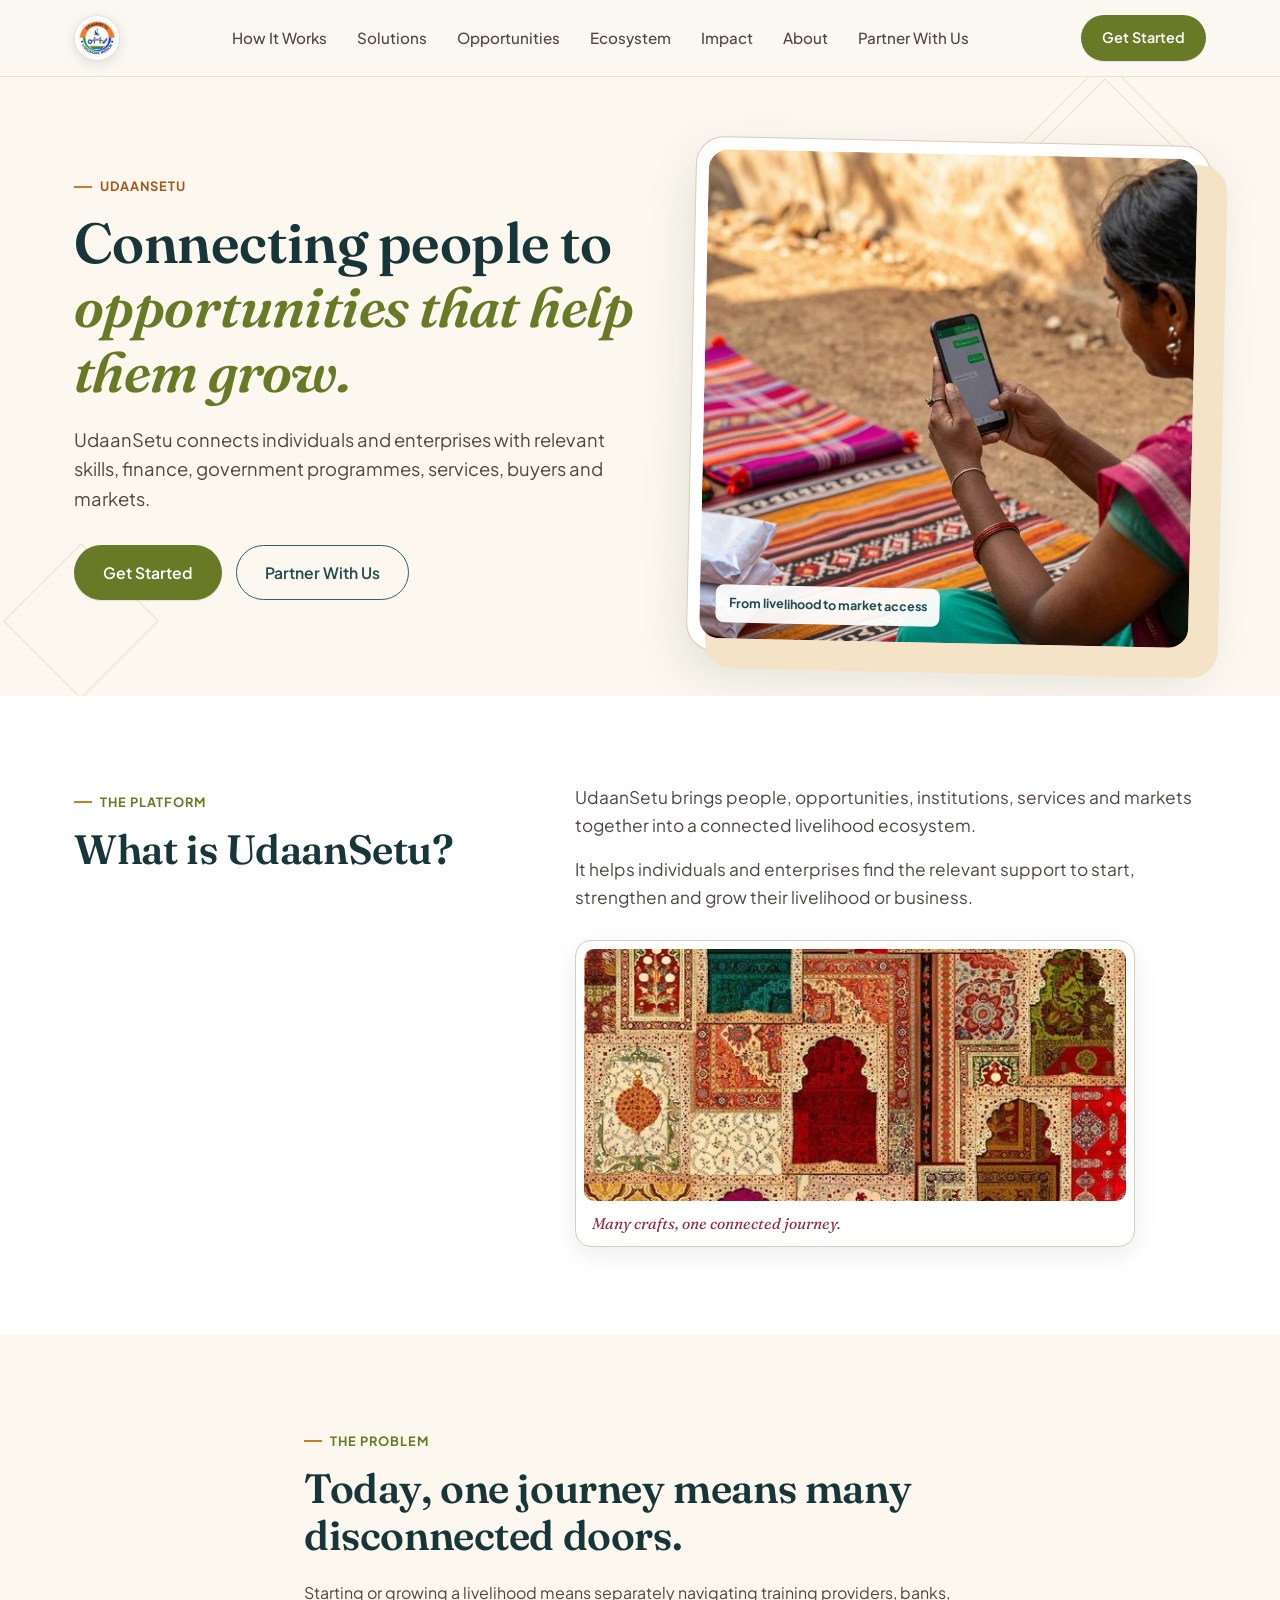
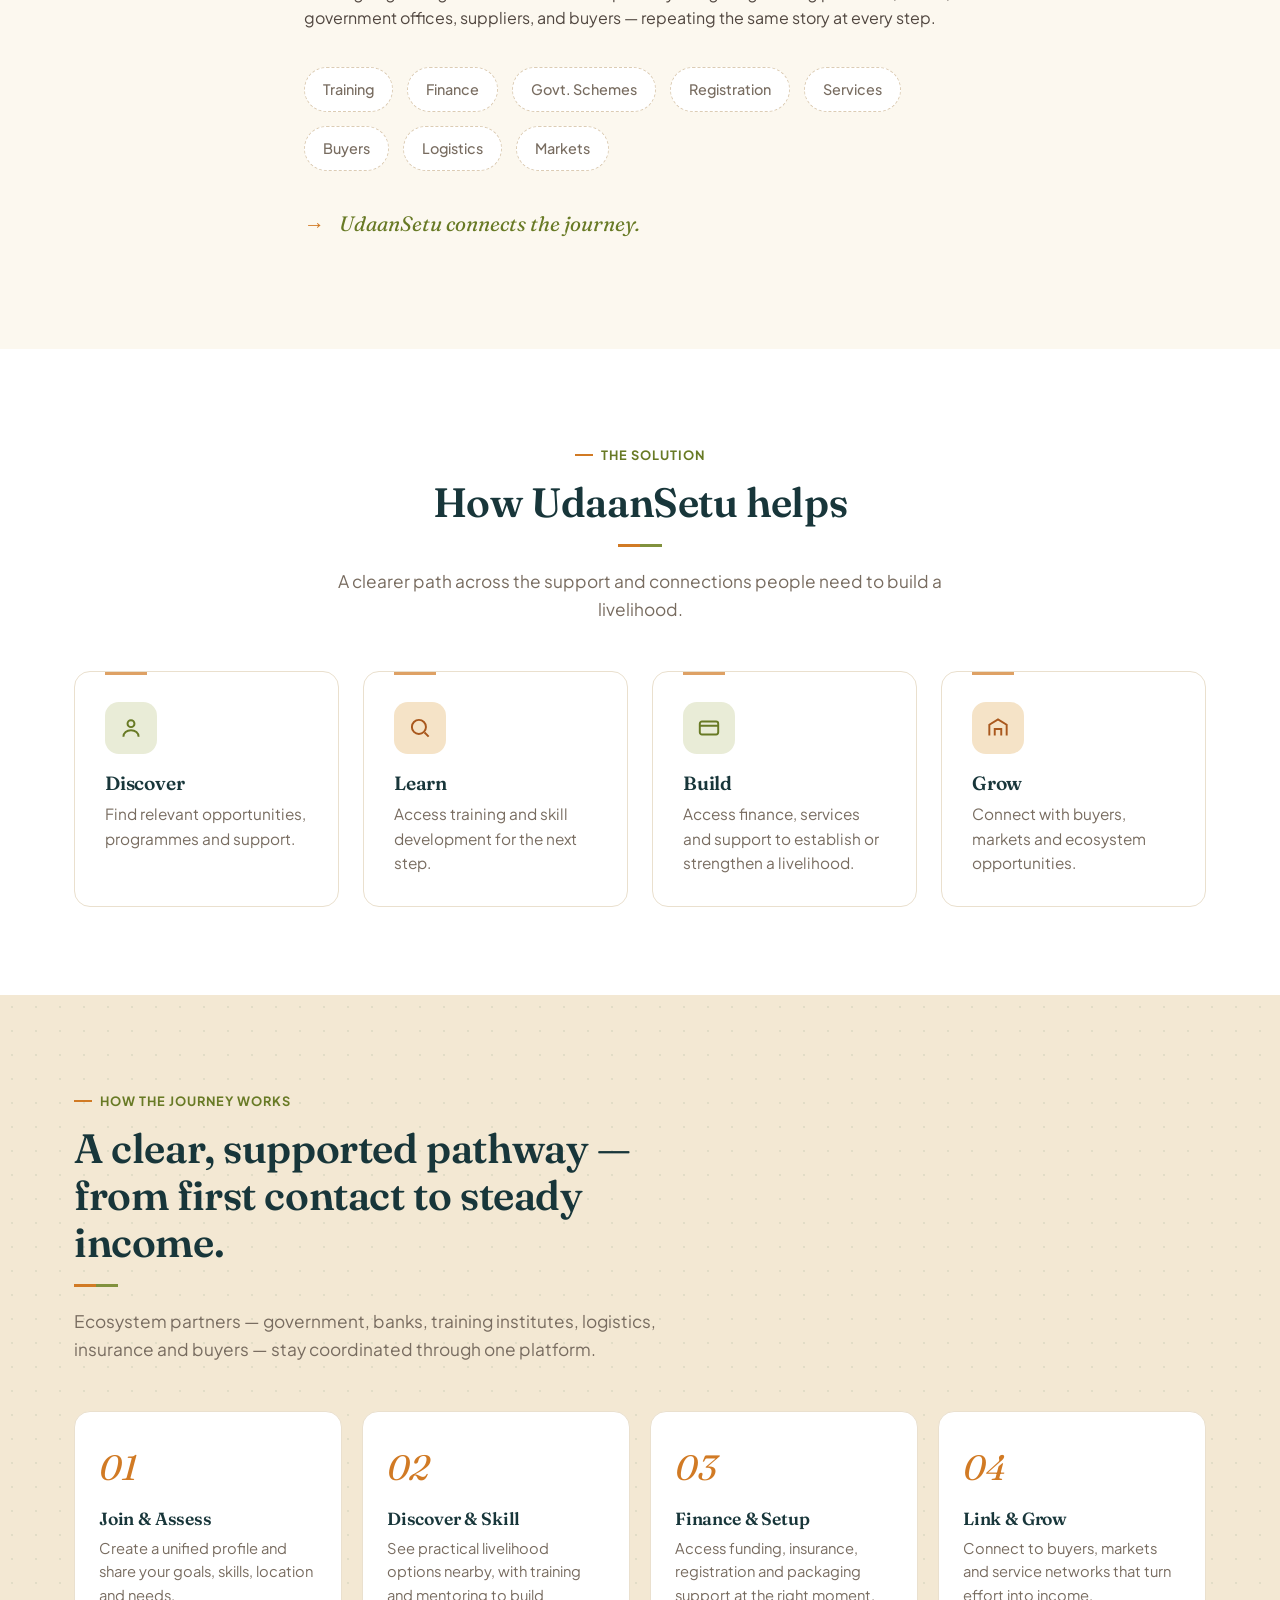
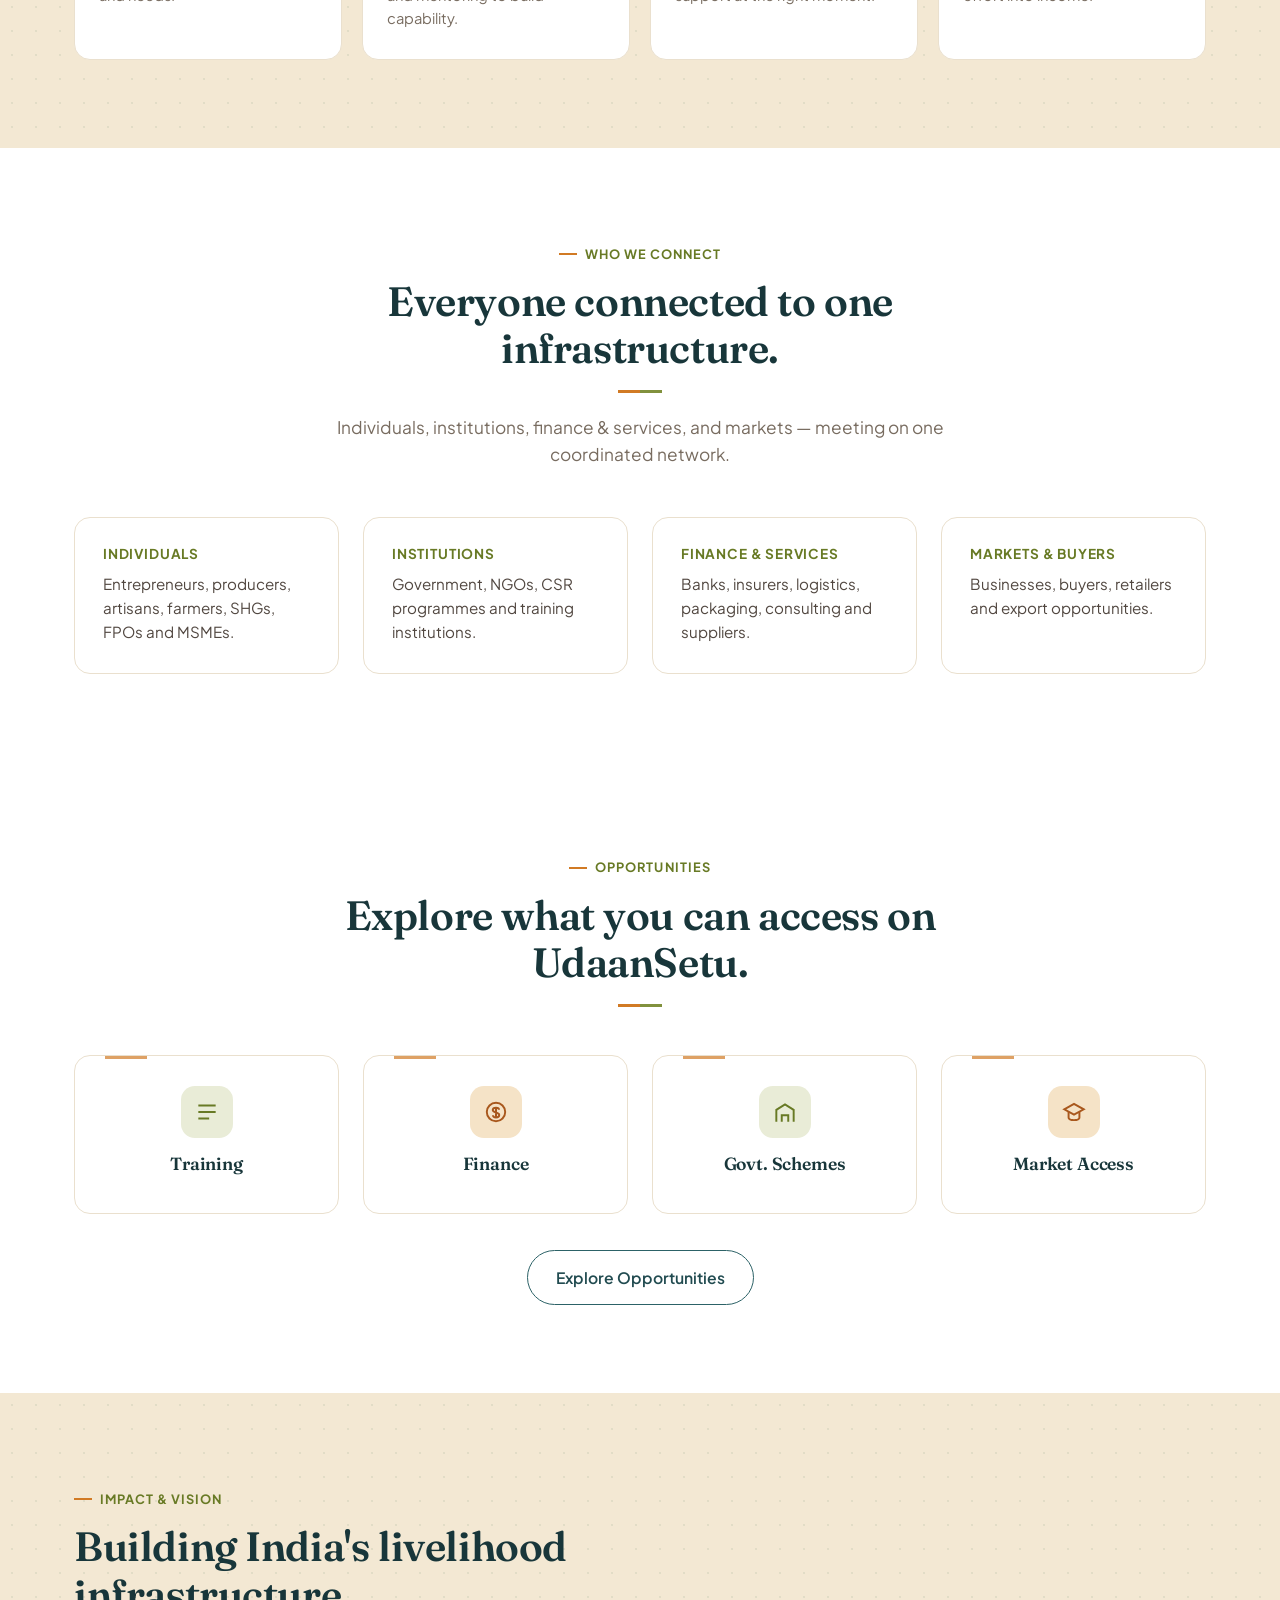
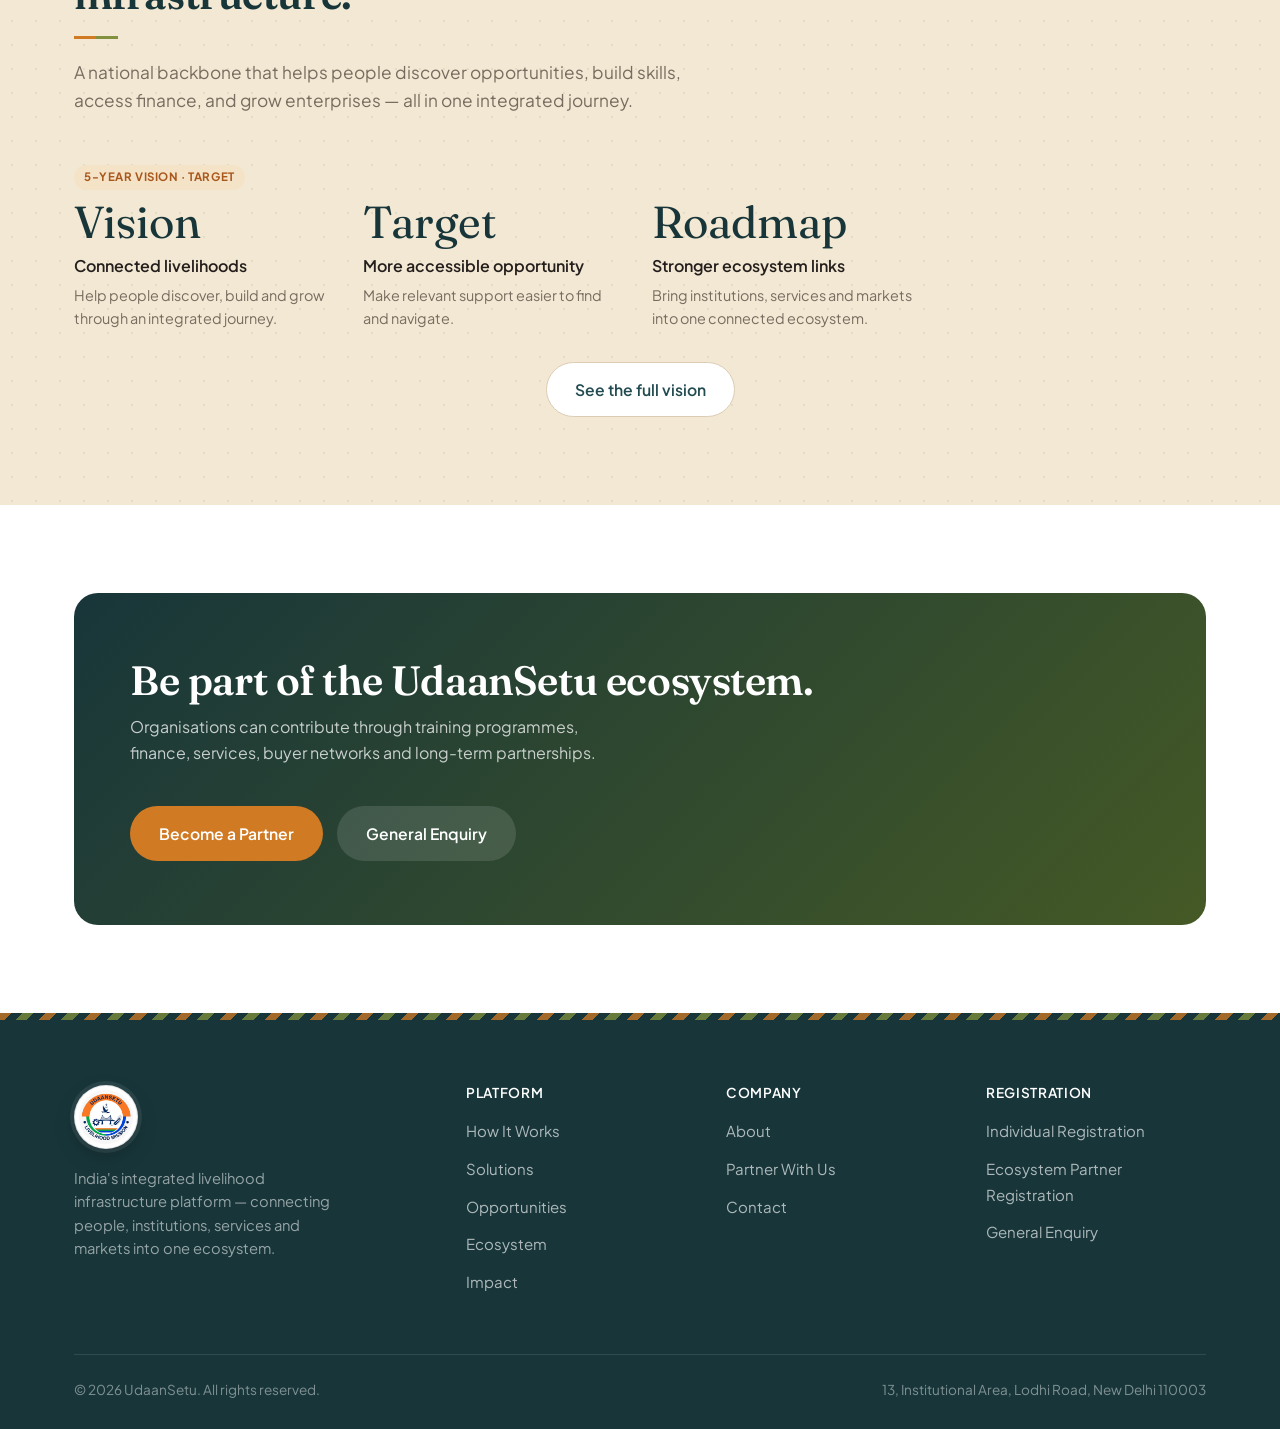
==== index.html @ 78b19606 "Add new pages for Impact, Opportunities, Partner With Us, and Solutions sections in UdaanSetu websit" ====
<!DOCTYPE html>
<html lang="en">
<head>
<meta charset="UTF-8">
<meta name="viewport" content="width=device-width, initial-scale=1.0">
<title>UdaanSetu — India's Integrated Livelihood Infrastructure</title>
<meta name="description" content="UdaanSetu connects people, training, finance, government schemes, services and markets into one livelihood ecosystem.">
<link rel="icon" href="assets/logo/favicon.svg" type="image/svg+xml">
<link rel="preconnect" href="https://fonts.googleapis.com">
<link rel="preconnect" href="https://fonts.gstatic.com" crossorigin>
<link href="https://fonts.googleapis.com/css2?family=Fraunces:ital,wght@0,500;0,600;0,700;1,500;1,600&family=Plus+Jakarta+Sans:wght@400;500;600;700;800&display=swap" rel="stylesheet">
<link rel="stylesheet" href="css/style.css">
</head>
<body>

<!-- ===================== NAVBAR ===================== -->
<header class="navbar">
  <div class="container">
    <a href="index.html" class="nav-logo"><img src="assets/logo/logo.jpg" alt="UdaanSetu"></a>
    <nav class="nav-links" aria-label="Primary">
      <a href="pages/how-it-works.html">How It Works</a>
      <a href="pages/solutions.html">Solutions</a>
      <a href="pages/opportunities.html">Opportunities</a>
      <a href="pages/ecosystem.html">Ecosystem</a>
      <a href="pages/impact.html">Impact</a>
      <a href="pages/about.html">About</a>
      <a href="pages/partner.html">Partner With Us</a>
    </nav>
    <div class="nav-cta">
      <a class="btn btn-primary btn-sm" href="#" data-form="individual">Get Started</a>
    </div>
    <button class="nav-toggle" aria-label="Open menu" aria-expanded="false"><span></span></button>
  </div>
  <div class="mobile-menu">
    <a href="pages/how-it-works.html">How It Works</a>
    <a href="pages/solutions.html">Solutions</a>
    <a href="pages/opportunities.html">Opportunities</a>
    <a href="pages/ecosystem.html">Ecosystem</a>
    <a href="pages/impact.html">Impact</a>
    <a href="pages/about.html">About</a>
    <a href="pages/partner.html">Partner With Us</a>
    <a href="pages/contact.html">Contact</a>
    <div class="mobile-cta">
      <a class="btn btn-primary btn-block" href="#" data-form="individual">Get Started</a>
    </div>
  </div>
</header>

<!-- ===================== HERO ===================== -->
<section class="hero">
  <div class="container hero-grid">
    <div class="hero-copy">
      <span class="eyebrow">UdaanSetu</span>
      <h1>Connecting people to <em>opportunities that help them grow.</em></h1>
      <p class="lede">UdaanSetu connects individuals and enterprises with relevant skills, finance, government programmes, services, buyers and markets.</p>
      <div class="hero-actions">
        <a class="btn btn-primary" href="#" data-form="individual">Get Started</a>
        <a class="btn btn-secondary" href="#" data-form="partner">Partner With Us</a>
      </div>
    </div>
    <div class="hero-visual reveal">
      <div class="hero-image-frame">
        <img src="assets/images/62bjK6dln--lVQ_gghYdWSEHYFoZJiXGe2gYTFTci-zFaf2wmj9uk0NMyT6tKhQ9eTnRXEJAbM-gK37vmPLvzLe6V3yIoWwVrN4_8ArVyF6i3K1mVxwQsECXw5v4iBeBJW2B06LXFGpVY9MdEsbo19DkXbO7sGw6lBlsUZKhDwEewg4ITiOXrHdxMv6WCFrW.jpeg" alt="A woman preparing fresh produce for a customer order">
        <span class="image-caption">From livelihood to market access</span>
      </div>
    </div>
  </div>
</section>

<!-- ===================== WHAT IS UDAANSETU ===================== -->
<section class="bg-white reveal">
  <div class="container intro-grid">
    <div><span class="eyebrow">The platform</span><h2>What is UdaanSetu?</h2></div>
    <div class="intro-copy"><p>UdaanSetu brings people, opportunities, institutions, services and markets together into a connected livelihood ecosystem.</p><p>It helps individuals and enterprises find the relevant support to start, strengthen and grow their livelihood or business.</p><figure class="story-image"><img src="assets/images/668e35b28e589c192574c062d6725fdb.jpg" alt="Indian textile pattern representing the connected livelihood ecosystem"><img class="transparent-asset" src="assets/images/download.png" alt=""><figcaption>Many crafts, one connected journey.</figcaption></figure></div>
  </div>
</section>

<!-- ===================== PROBLEM ===================== -->
<section class="reveal">
  <div class="container section-narrow">
    <span class="eyebrow">The problem</span>
    <h2>Today, one journey means many disconnected doors.</h2>
    <p>Starting or growing a livelihood means separately navigating training providers, banks, government offices, suppliers, and buyers — repeating the same story at every step.</p>
    <div class="disconnect-row">
      <span class="disconnect-chip">Training</span>
      <span class="disconnect-chip">Finance</span>
      <span class="disconnect-chip">Govt. Schemes</span>
      <span class="disconnect-chip">Registration</span>
      <span class="disconnect-chip">Services</span>
      <span class="disconnect-chip">Buyers</span>
      <span class="disconnect-chip">Logistics</span>
      <span class="disconnect-chip">Markets</span>
    </div>
    <p class="transition-line"><span class="arrow">→</span> UdaanSetu connects the journey.</p>
  </div>
</section>

<!-- ===================== SOLUTION ===================== -->
<section class="bg-white reveal">
  <div class="container">
    <div class="section-head center">
      <span class="eyebrow">The solution</span>
      <h2>How UdaanSetu helps</h2>
      <p>A clearer path across the support and connections people need to build a livelihood.</p>
    </div>
    <div class="grid grid-4">
      <div class="card">
        <div class="icon-badge"><svg viewBox="0 0 24 24" fill="none" stroke="currentColor" stroke-width="1.8"><circle cx="12" cy="8" r="3.2"/><path d="M5 20c0-3.5 3-6 7-6s7 2.5 7 6"/></svg></div>
        <h3>Discover</h3>
        <p>Find relevant opportunities, programmes and support.</p>
      </div>
      <div class="card">
        <div class="icon-badge saffron"><svg viewBox="0 0 24 24" fill="none" stroke="currentColor" stroke-width="1.8"><circle cx="11" cy="11" r="6.5"/><path d="M20 20l-3.8-3.8"/></svg></div>
        <h3>Learn</h3>
        <p>Access training and skill development for the next step.</p>
      </div>
      <div class="card">
        <div class="icon-badge"><svg viewBox="0 0 24 24" fill="none" stroke="currentColor" stroke-width="1.8"><rect x="3.5" y="6" width="17" height="12" rx="2"/><path d="M3.5 10h17"/></svg></div>
        <h3>Build</h3>
        <p>Access finance, services and support to establish or strengthen a livelihood.</p>
      </div>
      <div class="card">
        <div class="icon-badge saffron"><svg viewBox="0 0 24 24" fill="none" stroke="currentColor" stroke-width="1.8"><path d="M4 19V9l8-5 8 5v10"/><path d="M9 19v-6h6v6"/></svg></div>
        <h3>Grow</h3>
        <p>Connect with buyers, markets and ecosystem opportunities.</p>
      </div>
    </div>
  </div>
</section>

<!-- ===================== JOURNEY ===================== -->
<section class="bg-cream reveal">
  <div class="container">
    <div class="section-head">
      <span class="eyebrow">How the journey works</span>
      <h2>A clear, supported pathway — from first contact to steady income.</h2>
      <p>Ecosystem partners — government, banks, training institutes, logistics, insurance and buyers — stay coordinated through one platform.</p>
    </div>
    <div class="journey-grid">
      <div class="journey-step">
        <span class="num">01</span>
        <h4>Join &amp; Assess</h4>
        <p>Create a unified profile and share your goals, skills, location and needs.</p>
      </div>
      <div class="journey-step">
        <span class="num">02</span>
        <h4>Discover &amp; Skill</h4>
        <p>See practical livelihood options nearby, with training and mentoring to build capability.</p>
      </div>
      <div class="journey-step">
        <span class="num">03</span>
        <h4>Finance &amp; Setup</h4>
        <p>Access funding, insurance, registration and packaging support at the right moment.</p>
      </div>
      <div class="journey-step">
        <span class="num">04</span>
        <h4>Link &amp; Grow</h4>
        <p>Connect to buyers, markets and service networks that turn effort into income.</p>
      </div>
    </div>
  </div>
</section>

<!-- ===================== WHO WE CONNECT ===================== -->
<section class="bg-white reveal">
  <div class="container">
    <div class="section-head center">
      <span class="eyebrow">Who we connect</span>
      <h2>Everyone connected to one infrastructure.</h2>
      <p>Individuals, institutions, finance &amp; services, and markets — meeting on one coordinated network.</p>
    </div>
    <div class="grid grid-4">
      <div class="ecosystem-group">
        <h4>Individuals</h4>
        <p>Entrepreneurs, producers, artisans, farmers, SHGs, FPOs and MSMEs.</p>
      </div>
      <div class="ecosystem-group">
        <h4>Institutions</h4>
        <p>Government, NGOs, CSR programmes and training institutions.</p>
      </div>
      <div class="ecosystem-group">
        <h4>Finance &amp; Services</h4>
        <p>Banks, insurers, logistics, packaging, consulting and suppliers.</p>
      </div>
      <div class="ecosystem-group">
        <h4>Markets &amp; Buyers</h4>
        <p>Businesses, buyers, retailers and export opportunities.</p>
      </div>
    </div>
  </div>
</section>

<!-- ===================== OPPORTUNITIES PREVIEW ===================== -->
<section class="bg-white reveal">
  <div class="container">
    <div class="section-head center">
      <span class="eyebrow">Opportunities</span>
      <h2>Explore what you can access on UdaanSetu.</h2>
    </div>
    <div class="grid grid-4" style="margin-bottom:36px;">
      <div class="card text-center">
        <div class="icon-badge" style="margin:0 auto 16px;"><svg viewBox="0 0 24 24" fill="none" stroke="currentColor" stroke-width="1.8"><path d="M4 6h16M4 12h16M4 18h10"/></svg></div>
        <h4>Training</h4>
      </div>
      <div class="card text-center">
        <div class="icon-badge saffron" style="margin:0 auto 16px;"><svg viewBox="0 0 24 24" fill="none" stroke="currentColor" stroke-width="1.8"><circle cx="12" cy="12" r="8.5"/><path d="M12 7.5v9M9.2 15c0 1.2 1.2 2 2.8 2s3-0.8 3-2.2-1.2-1.8-3-2.3-3-1.1-3-2.3S10.2 8 12 8s2.8 0.7 2.8 1.9"/></svg></div>
        <h4>Finance</h4>
      </div>
      <div class="card text-center">
        <div class="icon-badge" style="margin:0 auto 16px;"><svg viewBox="0 0 24 24" fill="none" stroke="currentColor" stroke-width="1.8"><path d="M4 21V10l8-5 8 5v11"/><path d="M9 21v-6h6v6"/></svg></div>
        <h4>Govt. Schemes</h4>
      </div>
      <div class="card text-center">
        <div class="icon-badge saffron" style="margin:0 auto 16px;"><svg viewBox="0 0 24 24" fill="none" stroke="currentColor" stroke-width="1.8"><path d="M3 9.5l9-5 9 5-9 5-9-5z"/><path d="M7 12v5c0 1.4 2.2 2.5 5 2.5s5-1.1 5-2.5v-5"/></svg></div>
        <h4>Market Access</h4>
      </div>
    </div>
    <div class="text-center">
      <a class="btn btn-secondary" href="pages/opportunities.html">Explore Opportunities</a>
    </div>
  </div>
</section>

<!-- ===================== IMPACT / VISION ===================== -->
<section class="bg-cream reveal">
  <div class="container">
    <div class="section-head">
      <span class="eyebrow">Impact &amp; vision</span>
      <h2>Building India's livelihood infrastructure.</h2>
      <p>A national backbone that helps people discover opportunities, build skills, access finance, and grow enterprises — all in one integrated journey.</p>
    </div>
    <span class="badge-target">5-Year Vision · Target</span>
    <div class="grid grid-4">
      <div class="stat-block"><span class="num">Vision</span><div class="label">Connected livelihoods</div><p>Help people discover, build and grow through an integrated journey.</p></div>
      <div class="stat-block"><span class="num">Target</span><div class="label">More accessible opportunity</div><p>Make relevant support easier to find and navigate.</p></div>
      <div class="stat-block"><span class="num">Roadmap</span><div class="label">Stronger ecosystem links</div><p>Bring institutions, services and markets into one connected ecosystem.</p></div>
    </div>
    <div class="text-center" style="margin-top:32px;">
      <a class="btn btn-ghost" href="pages/impact.html">See the full vision</a>
    </div>
  </div>
</section>

<!-- ===================== PARTNER CTA ===================== -->
<section class="bg-white reveal">
  <div class="container">
    <div class="cta-band">
      <div>
        <h2>Be part of the UdaanSetu ecosystem.</h2>
        <p>Organisations can contribute through training programmes, finance, services, buyer networks and long-term partnerships.</p>
      </div>
      <div class="actions">
        <a class="btn btn-saffron" href="#" data-form="partner">Become a Partner</a>
        <a class="btn" style="background:rgba(255,255,255,0.12);color:#fff;" href="#" data-form="enquiry">General Enquiry</a>
      </div>
    </div>
  </div>
</section>

<!-- ===================== FOOTER ===================== -->
<footer class="footer">
  <div class="container">
    <div class="footer-grid">
      <div class="footer-brand">
        <a href="index.html" class="nav-logo"><img src="assets/logo/logo.jpg" alt="UdaanSetu"></a>
        <p>India's integrated livelihood infrastructure platform — connecting people, institutions, services and markets into one ecosystem.</p>
      </div>
      <div>
        <h4>Platform</h4>
        <ul>
          <li><a href="pages/how-it-works.html">How It Works</a></li>
          <li><a href="pages/solutions.html">Solutions</a></li>
          <li><a href="pages/opportunities.html">Opportunities</a></li>
          <li><a href="pages/ecosystem.html">Ecosystem</a></li>
          <li><a href="pages/impact.html">Impact</a></li>
        </ul>
      </div>
      <div>
        <h4>Company</h4>
        <ul>
          <li><a href="pages/about.html">About</a></li>
          <li><a href="pages/partner.html">Partner With Us</a></li>
          <li><a href="pages/contact.html">Contact</a></li>
        </ul>
      </div>
      <div>
        <h4>Registration</h4>
        <ul>
          <li><a href="#" data-form="individual" target="_blank" rel="noopener">Individual Registration</a></li>
          <li><a href="#" data-form="partner" target="_blank" rel="noopener">Ecosystem Partner Registration</a></li>
          <li><a href="#" data-form="enquiry" target="_blank" rel="noopener">General Enquiry</a></li>
        </ul>
      </div>
    </div>
    <div class="footer-bottom">
      <span>© <span data-year></span> UdaanSetu. All rights reserved.</span>
      <span data-contact="address"></span>
    </div>
  </div>
</footer>

<!-- ===================== GET STARTED MODAL ===================== -->
<div class="modal-overlay">
  <div class="modal" role="dialog" aria-modal="true" aria-labelledby="modalTitle">
    <button class="modal-close" data-close-modal aria-label="Close">✕</button>
    <h3 id="modalTitle">How would you like to participate?</h3>
    <p>Pick the option that fits you — it opens the right registration form.</p>
    <a href="#" class="modal-option" data-form="individual" target="_blank" rel="noopener">
      <span><span class="opt-title">I'm an Individual</span><span class="opt-sub">Start or grow my livelihood</span></span>
      <span class="opt-arrow">→</span>
    </a>
    <a href="#" class="modal-option" data-form="partner" target="_blank" rel="noopener">
      <span><span class="opt-title">I'm an Organization / Partner</span><span class="opt-sub">Offer services, programmes or opportunities</span></span>
      <span class="opt-arrow">→</span>
    </a>
    <a href="#" class="modal-option" data-form="enquiry" target="_blank" rel="noopener">
      <span><span class="opt-title">I have a General Enquiry</span><span class="opt-sub">Ask us a question</span></span>
      <span class="opt-arrow">→</span>
    </a>
  </div>
</div>

<script src="js/config.js"></script>
<script src="js/main.js"></script>
</body>
</html>
---- css/style.css ----
/* ==========================================================================
   UdaanSetu — Design System
  Palette: textile-inspired teal + burgundy + saffron, on warm light neutral
   Type: Fraunces (display serif, echoes the brand's italic logotype) + Plus Jakarta Sans (body/UI)
   ========================================================================== */

:root {
  /* Color tokens */
  --navy-950: #18363A;
  --navy-900: #214B50;
  --navy-800: #2C6267;
  --navy-700: #3C7472;
  --navy-600: #5A8A7B;
  --green-700: #52641F;
  --green-600: #687A25;
  --green-500: #81913D;
  --green-100: #E9ECD7;
  --saffron-600: #A9581D;
  --saffron-500: #D17A24;
  --saffron-100: #F5E3C7;
  --terracotta-600: #8F2C3E;
  --cream-50: #FCF8EF;
  --cream-100: #F3E8D3;
  --white: #FFFFFF;
  --ink-900: #241F1D;
  --ink-700: #514740;
  --ink-500: #786C60;
  --ink-300: #9BA5AC;
  --border: #DCCCB4;
  --border-soft: #EAE0CE;

  /* Type */
  --font-display: "Fraunces", "Georgia", serif;
  --font-body: "Plus Jakarta Sans", -apple-system, BlinkMacSystemFont, "Segoe UI", sans-serif;

  /* Spacing / layout */
  --container: 1180px;
  --radius-sm: 10px;
  --radius-md: 16px;
  --radius-lg: 24px;
  --shadow-sm: 0 1px 2px rgba(10, 31, 48, 0.06), 0 1px 1px rgba(10, 31, 48, 0.04);
  --shadow-md: 0 8px 24px rgba(10, 31, 48, 0.08);
  --shadow-lg: 0 20px 50px rgba(10, 31, 48, 0.12);
}

*, *::before, *::after { box-sizing: border-box; }
html { scroll-behavior: smooth; overflow-x: hidden; }

@media (prefers-reduced-motion: reduce) {
  html { scroll-behavior: auto; }
  *, *::before, *::after {
    animation-duration: 0.01ms !important;
    animation-iteration-count: 1 !important;
    transition-duration: 0.01ms !important;
    scroll-behavior: auto !important;
  }
}

body {
  margin: 0;
  font-family: var(--font-body);
  background: var(--cream-50);
  color: var(--ink-900);
  line-height: 1.6;
  font-size: 16px;
  -webkit-font-smoothing: antialiased;
  overflow-x: hidden;
}

img, svg, video { max-width: 100%; display: block; }
a { color: inherit; text-decoration: none; }
ul { margin: 0; padding: 0; list-style: none; }
button { font: inherit; cursor: pointer; }

h1, h2, h3, h4 {
  font-family: var(--font-display);
  color: var(--navy-950);
  margin: 0 0 0.5em;
  line-height: 1.15;
  font-weight: 600;
  letter-spacing: -0.01em;
}

h1 { font-size: clamp(2.4rem, 4.4vw, 3.6rem); }
h2 { font-size: clamp(1.9rem, 3.2vw, 2.6rem); }
h3 { font-size: 1.4rem; }
h4 { font-size: 1.1rem; }

p { margin: 0 0 1em; color: var(--ink-700); }

.container {
  width: 100%;
  max-width: var(--container);
  margin: 0 auto;
  padding: 0 clamp(16px, 4vw, 24px);
}

section { padding: 88px 0; }
@media (max-width: 768px) { section { padding: 56px 0; } }

.section-narrow { max-width: 720px; }

.eyebrow {
  display: inline-flex;
  align-items: center;
  gap: 8px;
  font-family: var(--font-body);
  font-size: 0.8rem;
  font-weight: 700;
  letter-spacing: 0.08em;
  text-transform: uppercase;
  color: var(--green-600);
  margin-bottom: 14px;
}
.eyebrow::before {
  content: "";
  width: 18px;
  height: 2px;
  background: var(--saffron-500);
  display: inline-block;
}

.section-head { max-width: 640px; margin-bottom: 48px; }
.section-head p { font-size: 1.08rem; color: var(--ink-500); }
.section-head.center { margin-left: auto; margin-right: auto; text-align: center; }

/* ---------- Buttons ---------- */
.btn {
  display: inline-flex;
  align-items: center;
  justify-content: center;
  gap: 8px;
  padding: 14px 28px;
  border-radius: 100px;
  font-weight: 600;
  font-size: 0.98rem;
  border: 1.5px solid transparent;
  min-height: 44px;
  transition: transform 0.18s ease, box-shadow 0.18s ease, background 0.18s ease, color 0.18s ease, border-color 0.18s ease;
  white-space: nowrap;
}
.btn:focus-visible {
  outline: 3px solid var(--saffron-500);
  outline-offset: 2px;
}
.btn-primary {
  background: var(--green-600);
  color: var(--white);
  box-shadow: var(--shadow-sm);
}
.btn-primary:hover { background: var(--green-700); transform: translateY(-1px); box-shadow: var(--shadow-md); }

.btn-secondary {
  background: transparent;
  color: var(--navy-900);
  border-color: var(--navy-800);
}
.btn-secondary:hover { background: var(--navy-900); color: var(--white); transform: translateY(-1px); }

.btn-ghost {
  background: var(--white);
  color: var(--navy-900);
  border-color: var(--border);
}
.btn-ghost:hover { border-color: var(--navy-800); }

.btn-saffron {
  background: var(--saffron-500);
  color: var(--white);
}
.btn-saffron:hover { background: var(--saffron-600); transform: translateY(-1px); box-shadow: var(--shadow-md); }

.btn-sm { padding: 10px 20px; font-size: 0.9rem; }
.btn-block { width: 100%; }

/* ---------- Navbar ---------- */
.navbar {
  position: sticky;
  top: 0;
  z-index: 100;
  background: rgba(251, 248, 242, 0.88);
  backdrop-filter: blur(10px);
  border-bottom: 1px solid var(--border-soft);
}
.navbar .container {
  display: flex;
  align-items: center;
  justify-content: space-between;
  height: 76px;
  min-width: 0;
}
.nav-logo {
  display: flex;
  align-items: center;
  gap: 10px;
  font-family: var(--font-display);
  font-style: italic;
  font-weight: 600;
  font-size: 1.5rem;
  color: var(--navy-950);
  min-width: 0;
}
.nav-logo img {
  width: auto;
  height: 46px;
  aspect-ratio: 1;
  object-fit: contain;
  flex: 0 0 auto;
  padding: 3px;
  background: var(--white);
  border: 1px solid rgba(10, 31, 48, 0.12);
  border-radius: 50%;
  box-shadow: 0 3px 12px rgba(10, 31, 48, 0.12);
}
.nav-logo .dot { color: var(--saffron-500); font-style: normal; }
.nav-links {
  display: flex;
  align-items: center;
  gap: 30px;
}
.nav-links a {
  font-size: 0.95rem;
  font-weight: 500;
  color: var(--ink-700);
  transition: color 0.15s ease;
  position: relative;
}
.nav-links a:hover, .nav-links a.active { color: var(--green-600); }
.nav-links a.active::after {
  content: "";
  position: absolute;
  left: 0; right: 0; bottom: -22px;
  height: 2px;
  background: var(--saffron-500);
}
.nav-cta { display: flex; align-items: center; gap: 12px; }

.nav-toggle {
  display: none;
  background: none;
  border: none;
  width: 40px;
  height: 40px;
  align-items: center;
  justify-content: center;
  flex: 0 0 40px;
  border-radius: 8px;
}
.nav-toggle:focus-visible { outline: 3px solid var(--saffron-500); outline-offset: 2px; }
.nav-toggle span, .nav-toggle::before, .nav-toggle::after {
  content: "";
  display: block;
  width: 22px;
  height: 2px;
  background: var(--navy-950);
  margin: 4px 0;
  transition: transform 0.2s ease, opacity 0.2s ease;
}

.mobile-menu {
  visibility: hidden;
  opacity: 0;
  transform: translateY(-8px);
  position: absolute;
  top: 100%;
  left: 0;
  right: 0;
  height: calc(100dvh - 76px);
  background: var(--cream-50);
  z-index: 99;
  padding: 24px;
  overflow-y: auto;
  overscroll-behavior: contain;
  transition: opacity 0.2s ease, transform 0.2s ease, visibility 0.2s ease;
}
.mobile-menu.open { visibility: visible; opacity: 1; transform: translateY(0); }
.mobile-menu a {
  display: block;
  padding: 16px 4px;
  font-size: 1.15rem;
  font-weight: 600;
  color: var(--navy-950);
  border-bottom: 1px solid var(--border-soft);
}
.mobile-menu .mobile-cta { margin-top: 24px; display: flex; flex-direction: column; gap: 12px; }

@media (max-width: 960px) {
  .nav-links, .nav-cta { display: none; }
  .nav-toggle { display: flex; }
}

/* ---------- Hero ---------- */
.hero {
  padding: 64px 0 40px;
  overflow: hidden;
  position: relative;
  isolation: isolate;
  background: var(--cream-50);
}
.hero::before,
.hero::after {
  content: "";
  position: absolute;
  pointer-events: none;
  opacity: 0.2;
  z-index: -1;
}
.hero::before {
  width: 170px;
  height: 170px;
  right: 7%;
  top: 18px;
  border: 1px solid var(--saffron-500);
  transform: rotate(45deg);
  box-shadow: inset 0 0 0 12px var(--cream-50), inset 0 0 0 13px var(--green-500);
}
.hero::after {
  width: 110px;
  height: 110px;
  left: 2%;
  bottom: 20px;
  border: 1px solid var(--green-500);
  transform: rotate(45deg);
}
.hero-grid {
  display: grid;
  grid-template-columns: 1.05fr 0.95fr;
  gap: 48px;
  align-items: center;
  min-width: 0;
}
.hero-copy .eyebrow { color: var(--saffron-600); }
.hero-copy h1 { margin-bottom: 20px; }
.hero-copy h1 em { color: var(--green-600); font-style: italic; }
.hero-copy .lede {
  font-size: 1.15rem;
  color: var(--ink-700);
  max-width: 540px;
  margin-bottom: 32px;
}
.hero-actions { display: flex; gap: 14px; flex-wrap: wrap; margin-bottom: 28px; }
.hero-meta {
  display: flex;
  gap: 22px;
  flex-wrap: wrap;
  font-size: 0.88rem;
  color: var(--ink-500);
}
.hero-meta span { display: flex; align-items: center; gap: 6px; }
.hero-meta strong { color: var(--navy-900); }

.hero-visual {
  position: relative;
  aspect-ratio: 1 / 1;
  max-width: 560px;
  margin: 0 auto;
}
.hero-image-frame {
  position: relative;
  height: 100%;
  padding: 12px;
  background: var(--white);
  border: 1px solid var(--border);
  border-radius: 28px;
  box-shadow: var(--shadow-lg);
  transform: rotate(1.2deg);
}
.hero-image-frame::before {
  content: "";
  position: absolute;
  inset: 18px -18px -18px 18px;
  background: var(--saffron-100);
  border-radius: 28px;
  z-index: -1;
}
.hero-image-frame img {
  width: 100%;
  height: 100%;
  object-fit: cover;
  object-position: center;
  border-radius: 20px;
}
.image-caption {
  position: absolute;
  left: 28px;
  bottom: 28px;
  padding: 9px 13px;
  border-radius: 8px;
  background: rgba(255, 255, 255, 0.94);
  color: var(--navy-900);
  font-size: 0.78rem;
  font-weight: 700;
  box-shadow: var(--shadow-sm);
}
.intro-grid {
  display: grid;
  grid-template-columns: 0.8fr 1.2fr;
  gap: 80px;
  align-items: start;
  min-width: 0;
}
.intro-grid p { font-size: 1.08rem; color: var(--ink-700); max-width: 680px; }
.intro-grid p:last-child { margin-bottom: 0; }
.intro-copy { min-width: 0; }
.story-image {
  margin: 28px 0 0;
  position: relative;
  max-width: 560px;
  padding: 8px;
  background: var(--white);
  border: 1px solid var(--border);
  border-radius: var(--radius-md);
  box-shadow: var(--shadow-md);
}
.story-image > img:first-child {
  width: 100%;
  aspect-ratio: 2.15 / 1;
  object-fit: cover;
  object-position: center 38%;
  border-radius: 10px;
}
.story-image figcaption {
  padding: 10px 8px 2px;
  color: var(--terracotta-600);
  font-family: var(--font-display);
  font-style: italic;
  font-size: 0.98rem;
}
.transparent-asset {
  position: absolute;
  width: 1px;
  height: 1px;
  opacity: 0;
  pointer-events: none;
}

@media (max-width: 960px) {
  .hero-grid { grid-template-columns: 1fr; }
  .hero-visual { order: -1; max-width: 420px; }
  .intro-grid { grid-template-columns: 1fr; gap: 18px; }
}

@media (max-width: 640px) {
  .hero { padding-top: 40px; }
  .hero-visual { order: 0; max-width: 100%; }
  .hero-image-frame { transform: none; }
  .image-caption { left: 24px; bottom: 24px; }
}

/* ---------- Page hero (secondary pages) ---------- */
.page-hero {
  padding: 56px 0 48px;
  background: linear-gradient(180deg, var(--navy-950) 0%, var(--navy-900) 100%);
  color: var(--white);
}
.page-hero .eyebrow { color: var(--saffron-500); }
.page-hero h1 { color: var(--white); margin-bottom: 14px; }
.page-hero p { color: rgba(255,255,255,0.78); font-size: 1.08rem; max-width: 620px; margin-bottom: 0; }
.breadcrumb { font-size: 0.85rem; color: rgba(255,255,255,0.55); margin-bottom: 18px; }
.breadcrumb a { color: rgba(255,255,255,0.75); }
.breadcrumb a:hover { color: var(--white); }

/* ---------- Cards ---------- */
.card {
  background: var(--white);
  border: 1px solid var(--border-soft);
  border-radius: var(--radius-md);
  padding: 30px;
  position: relative;
  overflow: hidden;
  transition: transform 0.2s ease, box-shadow 0.2s ease, border-color 0.2s ease;
}
.card::after {
  content: "";
  position: absolute;
  top: 0;
  left: 30px;
  width: 42px;
  height: 3px;
  background: var(--saffron-500);
  opacity: 0.7;
}
.card:hover { transform: translateY(-3px); box-shadow: var(--shadow-md); border-color: var(--border); }
.card .icon-badge { margin-bottom: 18px; }
.card h3 { margin-bottom: 8px; font-size: 1.2rem; }
.card p { margin-bottom: 0; color: var(--ink-500); font-size: 0.96rem; }

.icon-badge {
  width: 52px;
  height: 52px;
  border-radius: 14px;
  display: flex;
  align-items: center;
  justify-content: center;
  background: var(--green-100);
  color: var(--green-600);
}
.icon-badge.saffron { background: var(--saffron-100); color: var(--saffron-600); }
.icon-badge.navy { background: rgba(17, 52, 82, 0.08); color: var(--navy-800); }
.icon-badge svg { width: 26px; height: 26px; }

.grid { display: grid; gap: 24px; }
.grid-2 { grid-template-columns: repeat(2, 1fr); }
.grid-3 { grid-template-columns: repeat(3, 1fr); }
.grid-4 { grid-template-columns: repeat(4, 1fr); }
@media (max-width: 960px) { .grid-4 { grid-template-columns: repeat(2, 1fr); } .grid-3 { grid-template-columns: repeat(2, 1fr); } }
@media (max-width: 640px) { .grid-2, .grid-3, .grid-4 { grid-template-columns: 1fr; } }

/* ---------- Sections: tinted backgrounds ---------- */
.bg-white { background: var(--white); }
.bg-cream {
  background-color: var(--cream-100);
  background-image: radial-gradient(circle at 12px 12px, rgba(20, 77, 52, 0.08) 1px, transparent 1.5px);
  background-size: 24px 24px;
}
.bg-navy { background: var(--navy-950); color: rgba(255,255,255,0.9); }
.bg-navy h2, .bg-navy h3, .bg-navy h4 { color: var(--white); }
.bg-navy p { color: rgba(255,255,255,0.72); }
.bg-navy .eyebrow { color: var(--saffron-500); }

/* ---------- Problem / disconnected nodes ---------- */
.disconnect-row {
  display: flex;
  flex-wrap: wrap;
  gap: 14px;
  margin: 36px 0;
}
.disconnect-chip {
  padding: 10px 18px;
  border-radius: 100px;
  border: 1.5px dashed var(--border);
  color: var(--ink-500);
  font-size: 0.9rem;
  font-weight: 500;
  background: var(--white);
}
.transition-line {
  display: flex;
  align-items: center;
  gap: 14px;
  font-family: var(--font-display);
  font-style: italic;
  font-size: 1.3rem;
  color: var(--green-600);
  margin-top: 12px;
}
.transition-line .arrow { color: var(--saffron-500); font-style: normal; }

/* ---------- Journey / steps ---------- */
.journey-grid {
  display: grid;
  grid-template-columns: repeat(4, 1fr);
  gap: 20px;
}
@media (max-width: 960px) { .journey-grid { grid-template-columns: repeat(2, 1fr); } }
@media (max-width: 640px) { .journey-grid { grid-template-columns: 1fr; } }

.journey-step {
  background: var(--white);
  border-radius: var(--radius-md);
  padding: 28px 24px;
  border: 1px solid var(--border-soft);
  position: relative;
}
.journey-step .num {
  font-family: var(--font-display);
  font-style: italic;
  font-size: 2.2rem;
  color: var(--saffron-500);
  display: block;
  margin-bottom: 12px;
}
.journey-step h4 { margin-bottom: 8px; }
.journey-step p { font-size: 0.92rem; margin-bottom: 0; color: var(--ink-500); }
.journey-connector {
  display: none;
}
@media (min-width: 961px) {
  .journey-grid { position: relative; }
}

/* ---------- Ecosystem groups ---------- */
.ecosystem-group {
  border-radius: var(--radius-md);
  padding: 28px;
  border: 1px solid var(--border-soft);
  background: var(--white);
}
.ecosystem-group h4 { color: var(--green-600); font-size: 0.85rem; text-transform: uppercase; letter-spacing: 0.06em; font-family: var(--font-body); font-weight: 700; margin-bottom: 10px; }
.ecosystem-group p { font-size: 0.95rem; margin-bottom: 0; }

/* ---------- Stat blocks ---------- */
.stat-block { text-align: left; }
.stat-block .num {
  font-family: var(--font-display);
  font-size: clamp(2rem, 3.6vw, 2.8rem);
  color: var(--navy-950);
  display: block;
  line-height: 1;
  margin-bottom: 8px;
}
.stat-block .label { font-weight: 600; margin-bottom: 6px; }
.stat-block p { font-size: 0.9rem; color: var(--ink-500); margin-bottom: 0; }
.badge-target {
  display: inline-block;
  font-size: 0.72rem;
  font-weight: 700;
  text-transform: uppercase;
  letter-spacing: 0.05em;
  color: var(--saffron-600);
  background: var(--saffron-100);
  padding: 3px 10px;
  border-radius: 100px;
  margin-bottom: 10px;
}

/* ---------- CTA band ---------- */
.cta-band {
  background: linear-gradient(135deg, var(--navy-950) 0%, var(--green-700) 130%);
  border-radius: var(--radius-lg);
  padding: 64px 56px;
  color: var(--white);
  display: flex;
  align-items: center;
  justify-content: space-between;
  gap: 40px;
  flex-wrap: wrap;
}
.cta-band h2 { color: var(--white); margin-bottom: 10px; }
.cta-band p { color: rgba(255,255,255,0.75); margin-bottom: 0; max-width: 480px; }
.cta-band .actions { display: flex; gap: 14px; flex-wrap: wrap; }
@media (max-width: 768px) { .cta-band { padding: 40px 28px; } }

/* ---------- Footer ---------- */
.footer {
  background: var(--navy-950);
  color: rgba(255,255,255,0.65);
  padding: 72px 0 28px;
  position: relative;
  overflow: hidden;
}
.footer::before {
  content: "";
  position: absolute;
  top: 0;
  left: 0;
  right: 0;
  height: 7px;
  background: repeating-linear-gradient(135deg, var(--saffron-500) 0 8px, transparent 8px 16px, var(--green-500) 16px 24px, transparent 24px 32px);
  opacity: 0.75;
}
.footer > .container { position: relative; }
.footer-brand .nav-logo { margin-bottom: 18px; }
.footer-brand .nav-logo img {
  height: 64px;
  padding: 4px;
  box-shadow: 0 0 0 4px rgba(255,255,255,0.08), 0 8px 20px rgba(0,0,0,0.22);
}
.section-head h2::after {
  content: "";
  display: block;
  width: 44px;
  height: 3px;
  margin-top: 18px;
  background: linear-gradient(90deg, var(--saffron-500) 0 50%, var(--green-500) 50% 100%);
}
.section-head.center h2::after { margin-left: auto; margin-right: auto; }
.footer-grid {
  display: grid;
  grid-template-columns: 1.6fr 1fr 1fr 1fr;
  gap: 40px;
  padding-bottom: 48px;
  border-bottom: 1px solid rgba(255,255,255,0.1);
}
.footer-brand .nav-logo { color: var(--white); }
.footer-brand p { color: rgba(255,255,255,0.55); font-size: 0.92rem; margin-top: 14px; max-width: 280px; }
.footer h4 { color: var(--white); font-family: var(--font-body); font-size: 0.85rem; text-transform: uppercase; letter-spacing: 0.05em; margin-bottom: 18px; }
.footer ul li { margin-bottom: 12px; }
.footer ul a { font-size: 0.94rem; color: rgba(255,255,255,0.65); }
.footer ul a:hover { color: var(--saffron-500); }
.footer-bottom {
  padding-top: 24px;
  display: flex;
  justify-content: space-between;
  align-items: center;
  flex-wrap: wrap;
  gap: 12px;
  font-size: 0.85rem;
  color: rgba(255,255,255,0.45);
}
@media (max-width: 860px) {
  .footer-grid { grid-template-columns: 1fr 1fr; }
}
@media (max-width: 560px) {
  .footer-grid { grid-template-columns: 1fr; }
}

@media (max-width: 640px) {
  body { font-size: 15px; }
  section { padding: 48px 0; }
  h1 { font-size: clamp(2.15rem, 10vw, 2.8rem); }
  h2 { font-size: clamp(1.7rem, 8vw, 2.25rem); }
  .section-head { margin-bottom: 32px; }
  .section-head p, .page-hero p, .intro-grid p { font-size: 1rem; }
  .btn { width: 100%; white-space: normal; }
  .hero-actions, .cta-band .actions { width: 100%; }
  .hero-actions .btn, .cta-band .actions .btn { flex: 1 1 100%; }
  .page-hero { padding: 40px 0; }
  .breadcrumb { margin-bottom: 14px; }
  .card, .journey-step, .ecosystem-group, .phase-card { padding: 24px 20px; }
  .cta-band { padding: 32px 20px; gap: 26px; border-radius: var(--radius-md); }
  .modal { padding: 32px 20px 20px; border-radius: var(--radius-md); }
  .modal-option { padding: 16px; }
  .modal-option .opt-title, .modal-option .opt-sub { display: block; overflow-wrap: anywhere; }
  .nav-logo img { height: 40px; }
  .footer-brand .nav-logo img { height: 58px; }
  .hero::before { right: -62px; top: 12px; }
  .hero::after { left: -48px; bottom: 18px; }
}

/* ---------- Modal (Get Started) ---------- */
.modal-overlay {
  position: fixed;
  inset: 0;
  background: rgba(10, 31, 48, 0.55);
  backdrop-filter: blur(3px);
  z-index: 200;
  display: none;
  align-items: center;
  justify-content: center;
  padding: max(16px, env(safe-area-inset-top)) max(16px, env(safe-area-inset-right)) max(16px, env(safe-area-inset-bottom)) max(16px, env(safe-area-inset-left));
  overflow-y: auto;
}
.modal-overlay.open { display: flex; }
.modal {
  background: var(--white);
  border-radius: var(--radius-lg);
  max-width: 560px;
  width: 100%;
  padding: 40px;
  position: relative;
  box-shadow: var(--shadow-lg);
  animation: modalIn 0.22s ease;
  max-height: calc(100dvh - 32px);
  overflow-y: auto;
}
@keyframes modalIn {
  from { opacity: 0; transform: translateY(14px) scale(0.98); }
  to { opacity: 1; transform: translateY(0) scale(1); }
}
.modal-close {
  position: absolute;
  top: 20px; right: 20px;
  width: 36px; height: 36px;
  border-radius: 50%;
  background: var(--cream-100);
  border: none;
  display: flex; align-items: center; justify-content: center;
  font-size: 1.1rem;
  color: var(--ink-700);
}
.modal-close:hover { background: var(--border); }
.modal h3 { margin-bottom: 6px; }
.modal > p { color: var(--ink-500); margin-bottom: 26px; }
.modal-option {
  display: flex;
  align-items: center;
  justify-content: space-between;
  gap: 16px;
  width: 100%;
  text-align: left;
  padding: 18px 20px;
  border: 1.5px solid var(--border);
  border-radius: var(--radius-md);
  background: var(--white);
  margin-bottom: 12px;
  transition: border-color 0.15s ease, background 0.15s ease, transform 0.15s ease;
}
.modal-option:hover { border-color: var(--green-600); background: var(--green-100); transform: translateX(2px); }
.modal-option .opt-title { font-weight: 700; color: var(--navy-950); font-size: 1rem; margin-bottom: 3px; }
.modal-option .opt-sub { font-size: 0.85rem; color: var(--ink-500); }
.modal-option .opt-arrow { color: var(--green-600); font-size: 1.3rem; flex-shrink: 0; }

/* ---------- Utility ---------- */
.text-center { text-align: center; }
.mt-0 { margin-top: 0; }
.mb-0 { margin-bottom: 0; }
.flex { display: flex; }
.flex-wrap { flex-wrap: wrap; }
.gap-12 { gap: 12px; }
.reveal {
  opacity: 0;
  transform: translateY(18px);
  transition: opacity 0.6s ease, transform 0.6s ease;
}
.reveal.in-view { opacity: 1; transform: translateY(0); }

.divider {
  height: 1px;
  background: var(--border-soft);
  border: none;
  margin: 0;
}

.pill-list { display: flex; flex-wrap: wrap; gap: 10px; }
.pill {
  padding: 8px 16px;
  border-radius: 100px;
  background: var(--white);
  border: 1px solid var(--border);
  font-size: 0.85rem;
  font-weight: 500;
  color: var(--ink-700);
}

.table-wrap { overflow-x: auto; border-radius: var(--radius-md); border: 1px solid var(--border-soft); }
table { width: 100%; min-width: 560px; border-collapse: collapse; background: var(--white); }
th, td { padding: 14px 18px; text-align: left; font-size: 0.92rem; border-bottom: 1px solid var(--border-soft); }
th { background: var(--cream-100); font-family: var(--font-body); font-weight: 700; color: var(--navy-900); }
tr:last-child td { border-bottom: none; }

/* Roadmap phases */
.phase-track { display: grid; grid-template-columns: repeat(4, 1fr); gap: 20px; }
@media (max-width: 960px) { .phase-track { grid-template-columns: repeat(2, 1fr); } }
@media (max-width: 640px) { .phase-track { grid-template-columns: 1fr; } }
.phase-card {
  background: var(--white);
  border-radius: var(--radius-md);
  border: 1px solid var(--border-soft);
  padding: 26px 22px;
}
.phase-card .phase-tag {
  display: inline-block;
  font-size: 0.75rem;
  font-weight: 700;
  color: var(--white);
  background: var(--navy-800);
  padding: 4px 12px;
  border-radius: 100px;
  margin-bottom: 14px;
}
.phase-card ul { margin-top: 12px; }
.phase-card li {
  font-size: 0.88rem;
  color: var(--ink-500);
  padding-left: 18px;
  position: relative;
  margin-bottom: 8px;
}
.phase-card li::before {
  content: "";
  position: absolute;
  left: 0; top: 8px;
  width: 6px; height: 6px;
  border-radius: 50%;
  background: var(--green-500);
}

/* ---------- Hero / Ecosystem network SVG ---------- */
.network-svg { width: 100%; height: 100%; overflow: visible; }
.network-svg .orbit-line {
  stroke: var(--green-500);
  stroke-width: 1.6;
  fill: none;
  opacity: 0.55;
  stroke-dasharray: 5 6;
  animation: dashFlow 22s linear infinite;
}
.network-svg .orbit-line.alt { stroke: var(--saffron-500); opacity: 0.45; }
@keyframes dashFlow { to { stroke-dashoffset: -220; } }

.network-svg .core-ring {
  fill: none;
  stroke: var(--navy-800);
  stroke-width: 1;
  opacity: 0.18;
}
.network-svg .core-pulse {
  fill: var(--green-500);
  opacity: 0.14;
  animation: pulseGrow 3.2s ease-in-out infinite;
  transform-origin: center;
}
@keyframes pulseGrow {
  0%, 100% { transform: scale(0.92); opacity: 0.16; }
  50% { transform: scale(1.12); opacity: 0.05; }
}
.network-svg .core-node {
  fill: var(--navy-950);
}
.network-svg .core-label {
  font-family: var(--font-display);
  font-style: italic;
  font-size: 15px;
  fill: var(--white);
  text-anchor: middle;
  dominant-baseline: middle;
}
.network-svg .satellite {
  fill: var(--white);
  stroke: var(--border);
  stroke-width: 1.2;
  filter: drop-shadow(0 4px 10px rgba(10,31,48,0.12));
}
.network-svg .satellite-group {
  opacity: 0;
  animation: satIn 0.6s ease forwards;
}
.network-svg .sat-label {
  font-family: var(--font-body);
  font-weight: 700;
  font-size: 11.5px;
  fill: var(--navy-900);
  text-anchor: middle;
  dominant-baseline: middle;
}
.network-svg .sat-icon { stroke: var(--green-600); }
.network-svg .satellite-group.saffron .satellite { stroke: var(--saffron-100); }
.network-svg .satellite-group.saffron .sat-icon { stroke: var(--saffron-600); }
@keyframes satIn {
  from { opacity: 0; transform: scale(0.7); }
  to { opacity: 1; transform: scale(1); }
}

/* ---------- Ecosystem cross diagram (Ecosystem page) ---------- */
.eco-diagram {
  display: flex;
  flex-direction: column;
  align-items: center;
  gap: 0;
  max-width: 760px;
  margin: 0 auto;
}
.eco-node {
  background: var(--white);
  border: 1.5px solid var(--border);
  border-radius: var(--radius-md);
  padding: 16px 26px;
  font-weight: 700;
  color: var(--navy-900);
  font-size: 0.98rem;
  text-align: center;
  box-shadow: var(--shadow-sm);
  min-width: 180px;
}
.eco-node.center {
  background: var(--navy-950);
  color: var(--white);
  border-color: var(--navy-950);
  font-family: var(--font-display);
  font-style: italic;
  font-size: 1.3rem;
  padding: 22px 34px;
  border-radius: var(--radius-lg);
  box-shadow: var(--shadow-lg);
  position: relative;
  z-index: 2;
}
.eco-cross-row {
  display: flex;
  align-items: center;
  gap: 0;
}
.eco-h-line {
  width: 64px;
  height: 2px;
  background: repeating-linear-gradient(90deg, var(--green-500) 0 6px, transparent 6px 12px);
}
.eco-h-line.saffron { background: repeating-linear-gradient(90deg, var(--saffron-500) 0 6px, transparent 6px 12px); }
.eco-v-line {
  width: 2px;
  height: 44px;
  background: repeating-linear-gradient(180deg, var(--green-500) 0 6px, transparent 6px 12px);
}
@media (max-width: 640px) {
  .eco-cross-row { flex-direction: column; gap: 12px; }
  .eco-h-line { width: 2px; height: 28px; background: repeating-linear-gradient(180deg, var(--green-500) 0 6px, transparent 6px 12px); }
}
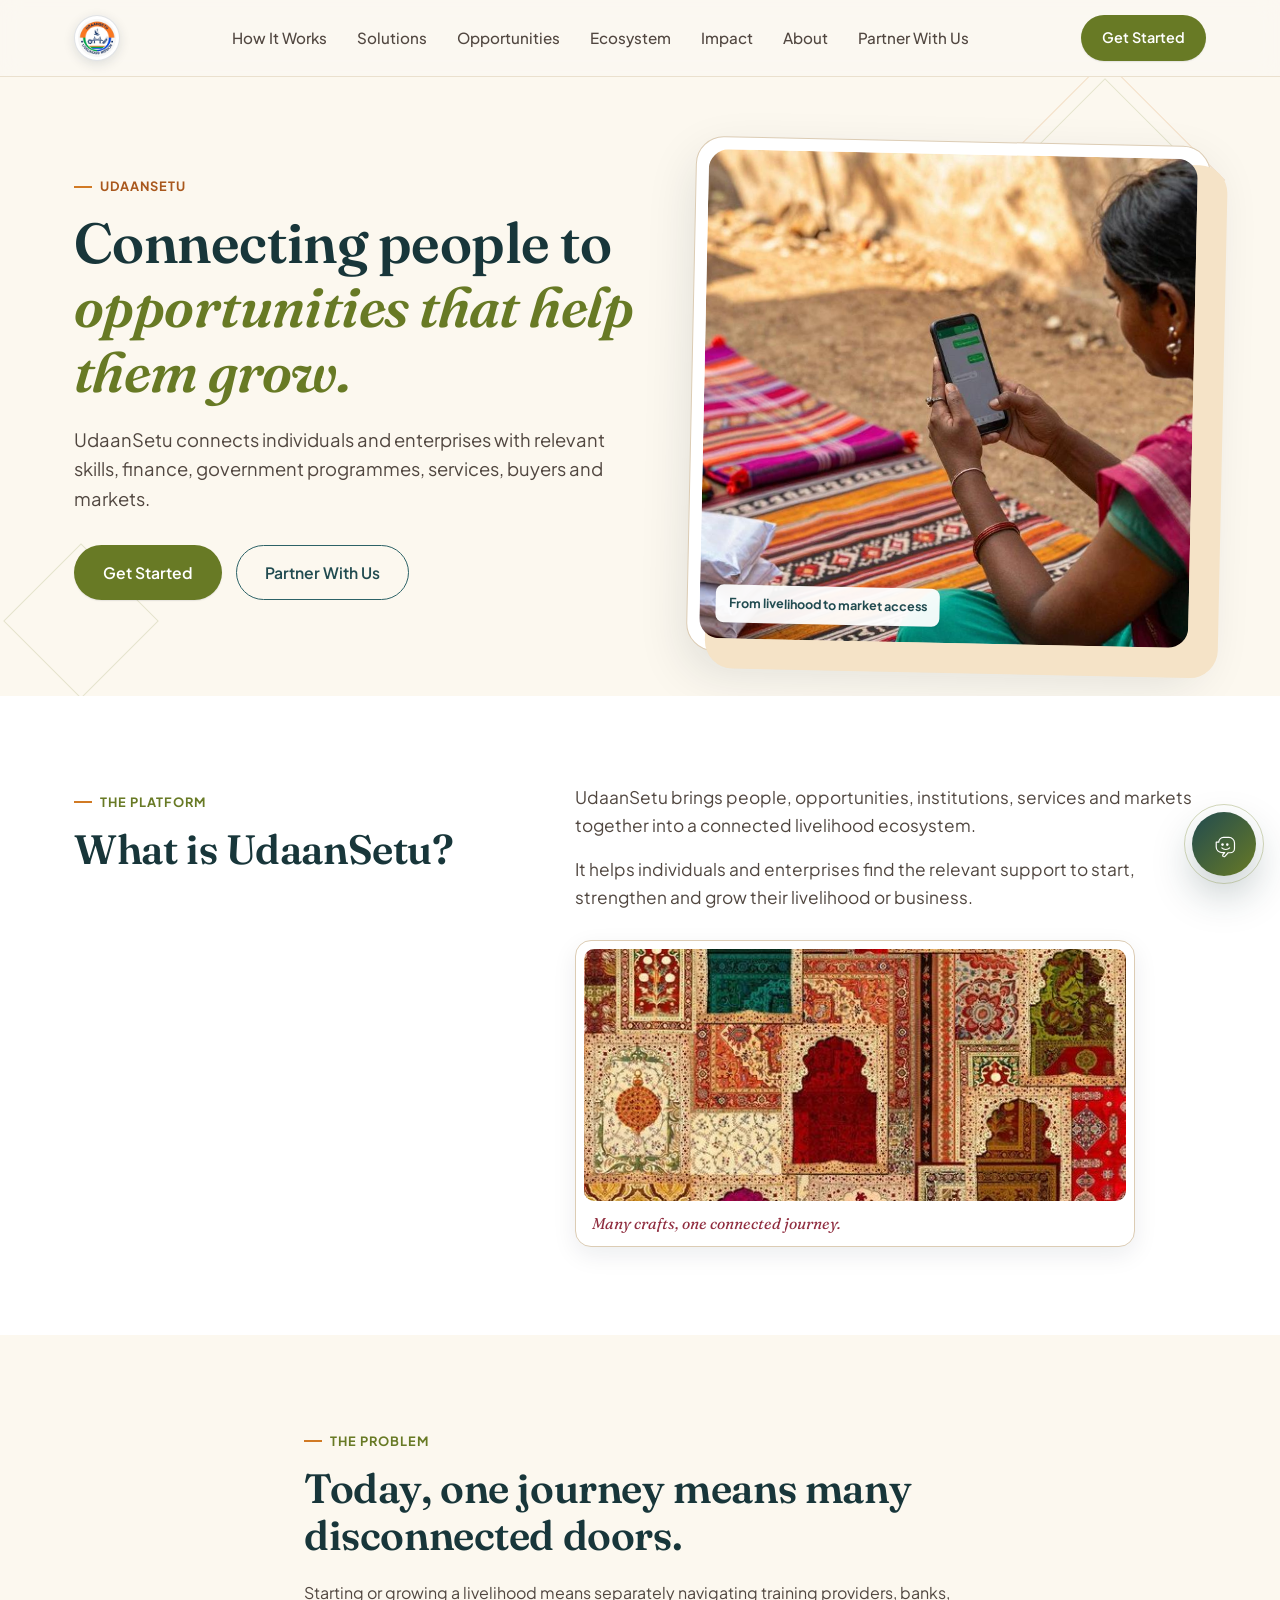
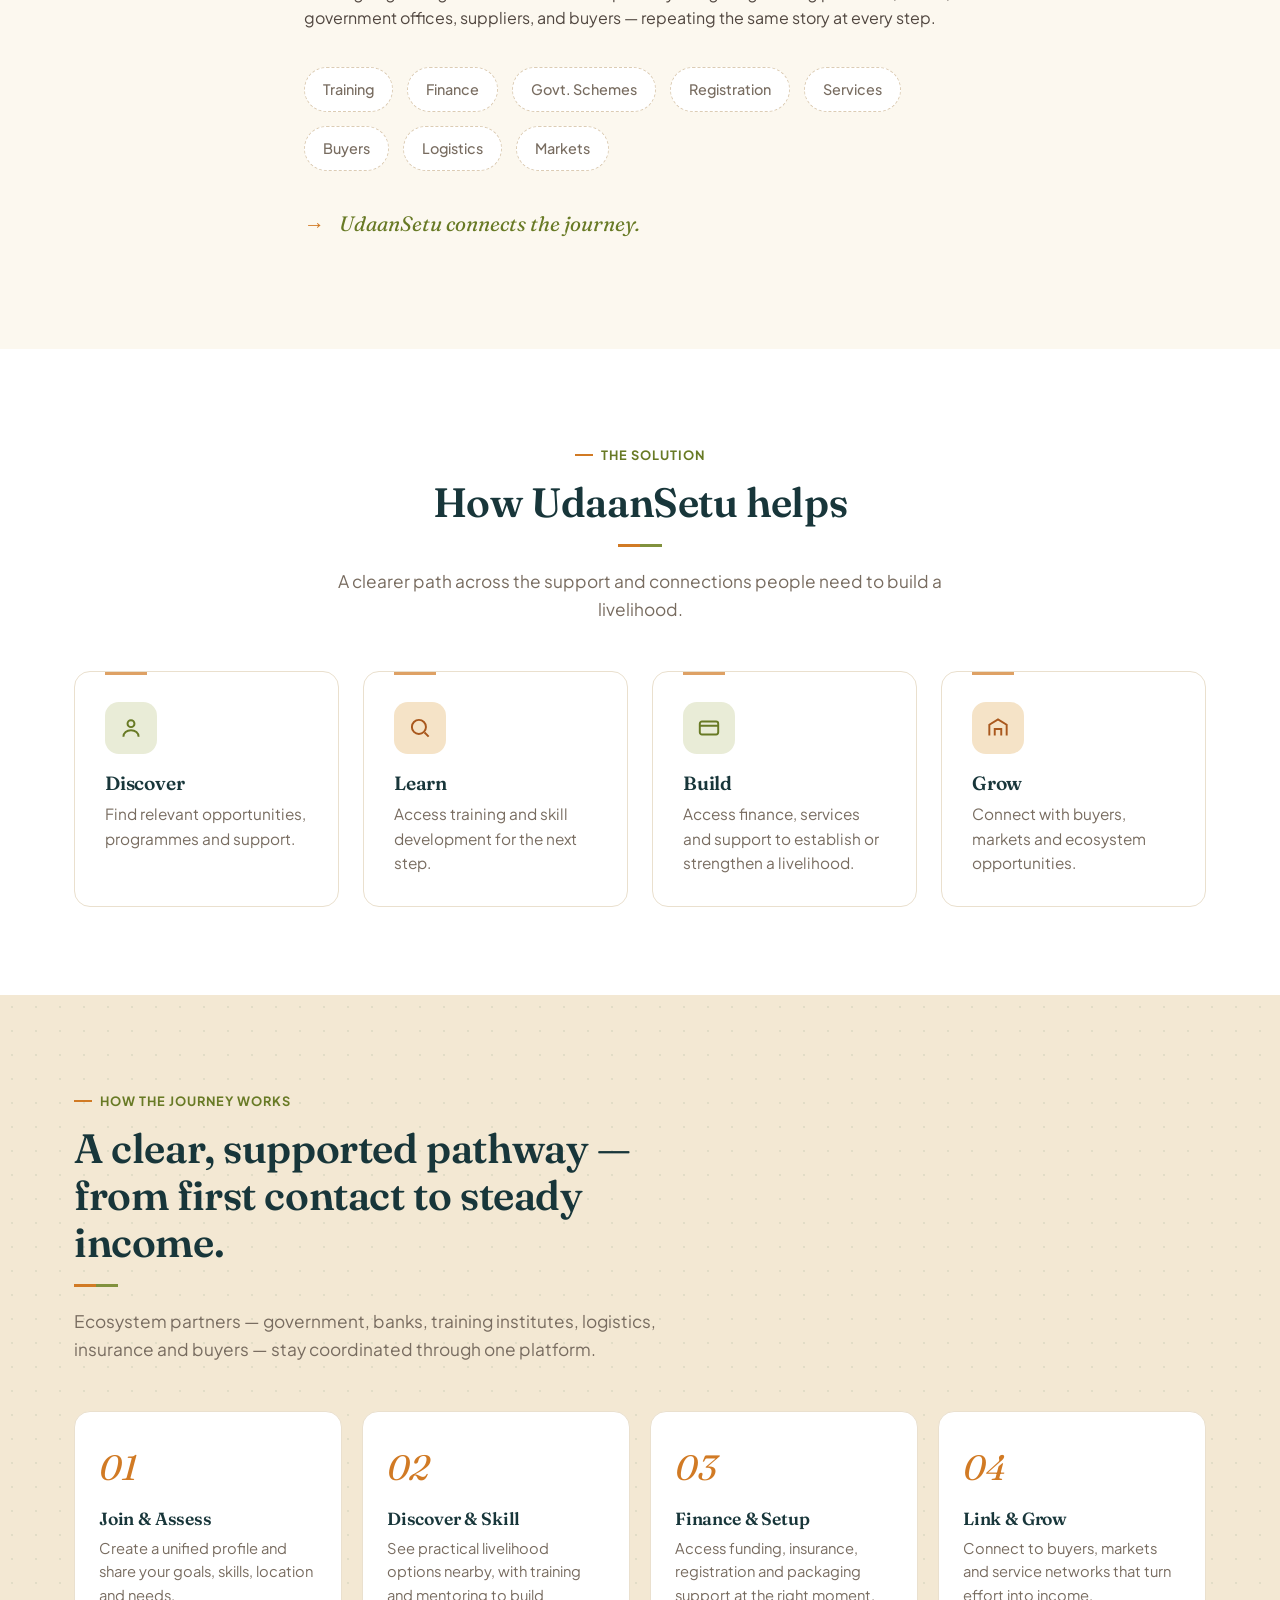
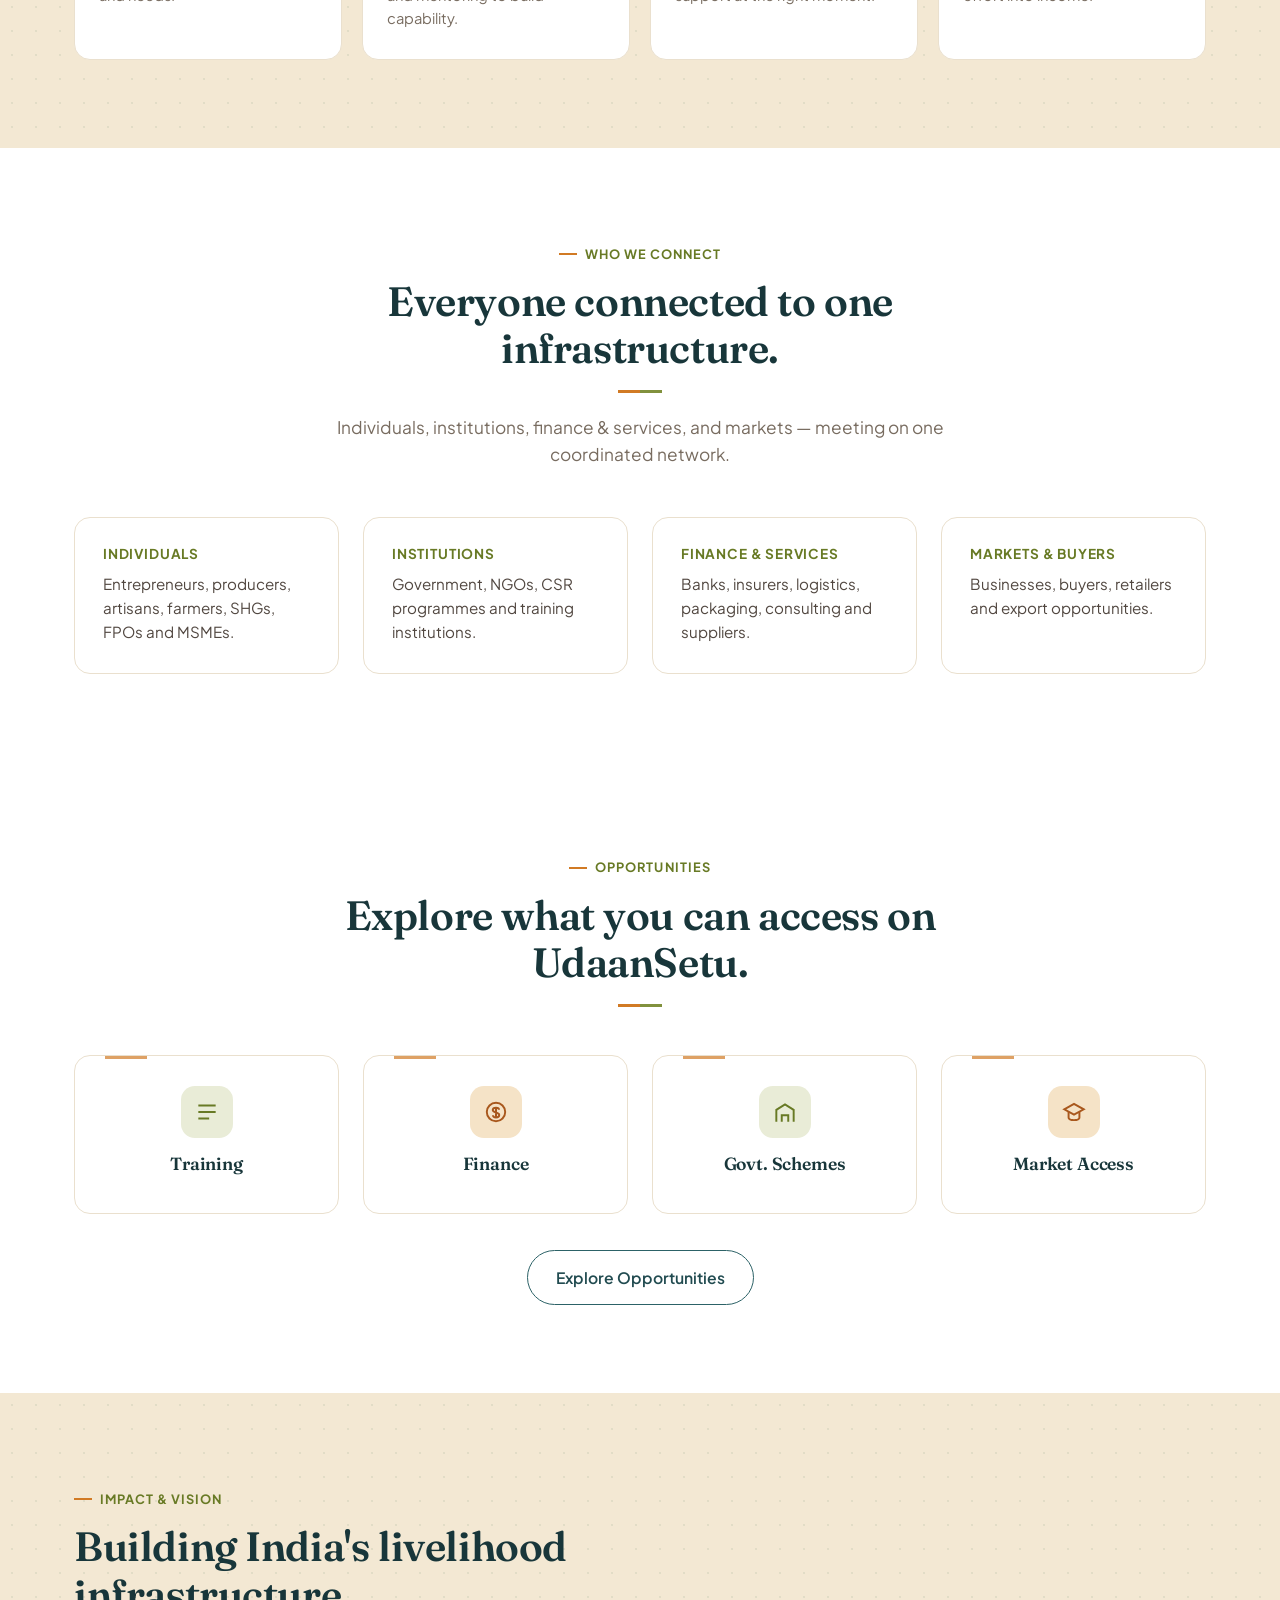
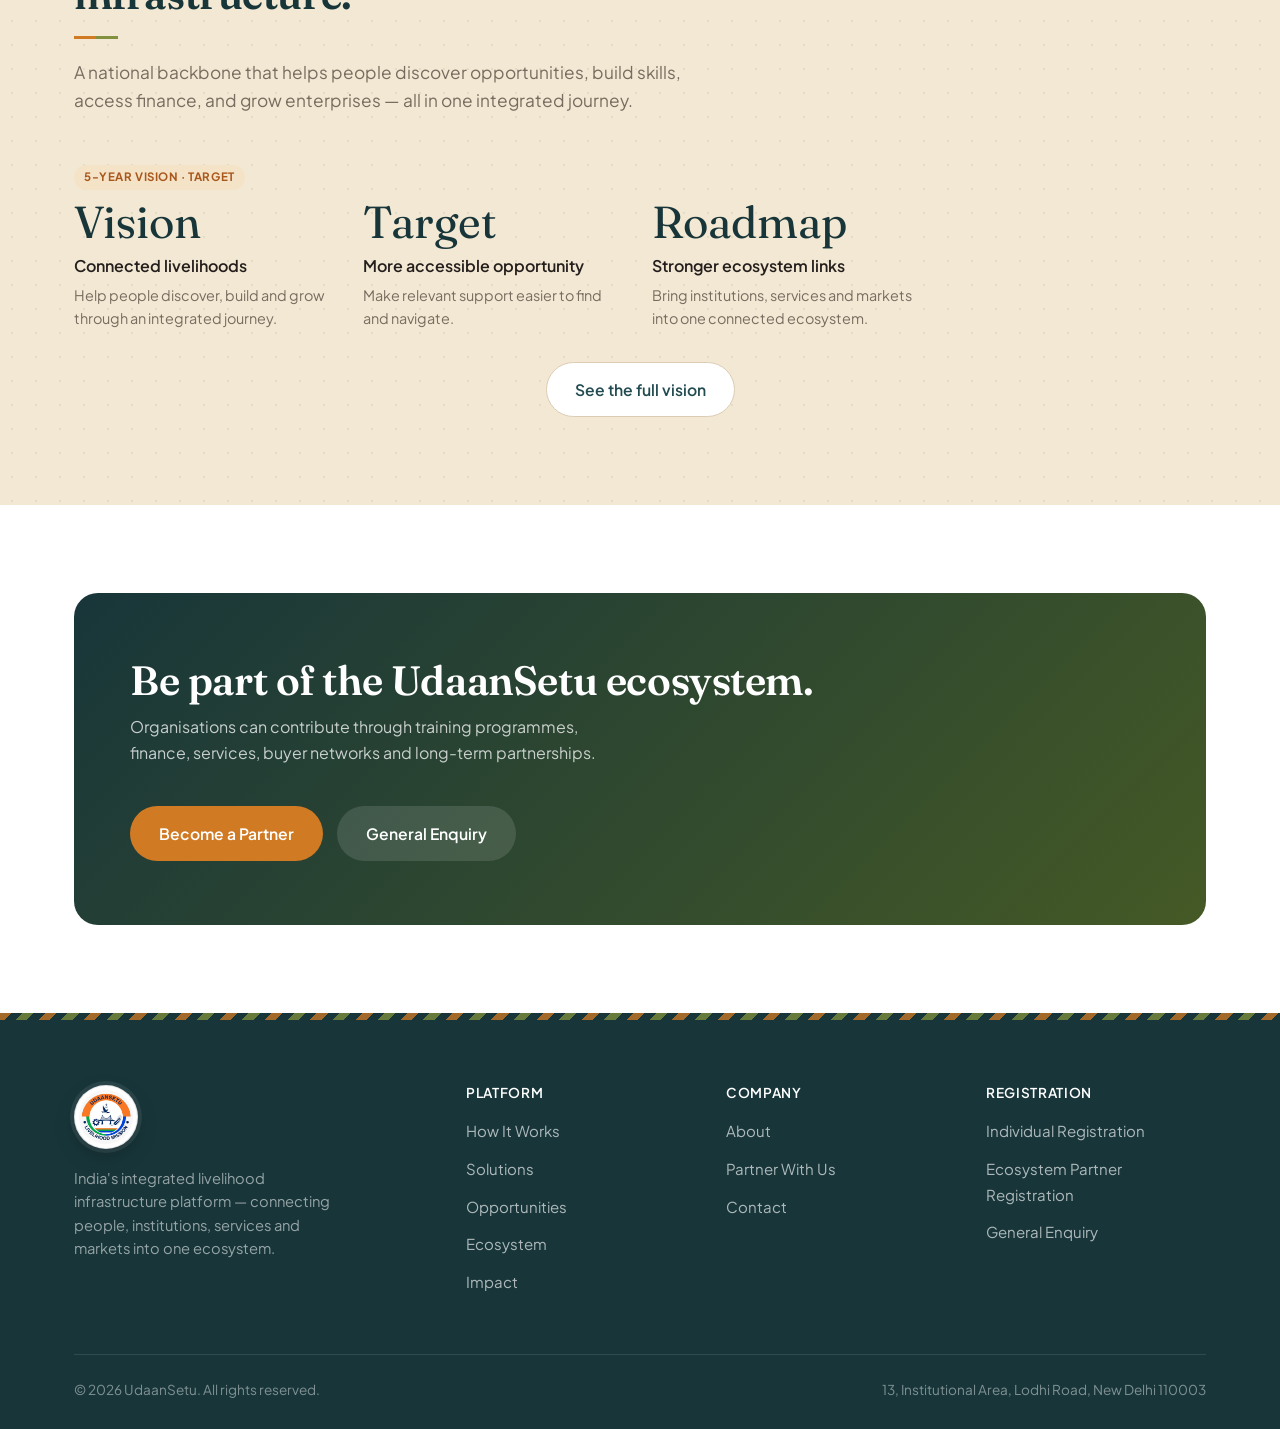
==== commit fa5b7986: "Added chatbot" ====
--- a/index.html
+++ b/index.html
@@ -322,5 +322,8 @@
 
 <script src="js/config.js"></script>
 <script src="js/main.js"></script>
+<script src="js/udaanSetuKnowledge.js"></script>
+<script src="js/udaanSetuChatEngine.js"></script>
+<script src="js/udaanSetuChatbot.js"></script>
 </body>
 </html>
--- a/css/style.css
+++ b/css/style.css
@@ -976,3 +976,429 @@
   .eco-cross-row { flex-direction: column; gap: 12px; }
   .eco-h-line { width: 2px; height: 28px; background: repeating-linear-gradient(180deg, var(--green-500) 0 6px, transparent 6px 12px); }
 }
+
+/* ---------- UdaanSetu Assistant ---------- */
+#udaansetu-chatbot-root {
+  position: fixed;
+  right: 24px;
+  bottom: 24px;
+  z-index: 220;
+  font-family: var(--font-body);
+}
+
+.udaansetu-launcher {
+  position: relative;
+  width: 64px;
+  height: 64px;
+  border: none;
+  border-radius: 50%;
+  background: linear-gradient(135deg, var(--navy-900) 0%, var(--green-600) 100%);
+  color: var(--white);
+  display: grid;
+  place-items: center;
+  box-shadow: 0 18px 40px rgba(25, 56, 58, 0.26);
+  cursor: pointer;
+  transition: transform 0.2s ease, box-shadow 0.2s ease;
+  animation: launcherPulse 3s ease-in-out infinite;
+}
+.udaansetu-launcher:hover {
+  transform: translateY(-2px) scale(1.04);
+  box-shadow: 0 22px 48px rgba(25, 56, 58, 0.28);
+}
+.udaansetu-launcher.is-open {
+  transform: scale(0.96);
+}
+.udaansetu-launcher-pulse {
+  position: absolute;
+  inset: -8px;
+  border-radius: 50%;
+  border: 1px solid rgba(130, 145, 61, 0.35);
+  animation: launcherRing 2.8s ease-out infinite;
+}
+.udaansetu-launcher-icon {
+  width: 28px;
+  height: 28px;
+  display: block;
+  position: relative;
+  z-index: 1;
+}
+.udaansetu-launcher-icon svg {
+  width: 100%;
+  height: 100%;
+}
+
+@keyframes launcherPulse {
+  0%, 100% { box-shadow: 0 10px 26px rgba(25, 56, 58, 0.2); }
+  50% { box-shadow: 0 16px 40px rgba(25, 56, 58, 0.28); }
+}
+@keyframes launcherRing {
+  0% { transform: scale(0.9); opacity: 0.9; }
+  80% { transform: scale(1.22); opacity: 0; }
+  100% { opacity: 0; }
+}
+
+.udaansetu-chat-widget {
+  position: absolute;
+  right: 0;
+  bottom: 78px;
+  width: min(410px, calc(100vw - 24px));
+  height: min(620px, calc(100vh - 110px));
+  background: rgba(255,255,255,0.9);
+  backdrop-filter: blur(10px);
+  border: 1px solid rgba(15, 41, 52, 0.1);
+  border-radius: 26px;
+  box-shadow: 0 20px 50px rgba(12, 31, 46, 0.18);
+  display: flex;
+  flex-direction: column;
+  overflow: hidden;
+  opacity: 0;
+  visibility: hidden;
+  transform: translateY(14px) scale(0.98);
+  transition: opacity 0.22s ease, transform 0.22s ease, visibility 0.22s ease;
+}
+.udaansetu-chat-widget.open {
+  opacity: 1;
+  visibility: visible;
+  transform: translateY(0) scale(1);
+}
+
+.udaansetu-chat-header {
+  display: flex;
+  align-items: center;
+  justify-content: space-between;
+  gap: 12px;
+  padding: 18px 18px 16px;
+  background: linear-gradient(135deg, rgba(24, 54, 58, 0.97), rgba(82, 100, 31, 0.9));
+  color: var(--white);
+  border-bottom: 1px solid rgba(255,255,255,0.12);
+}
+.udaansetu-header-brand {
+  display: flex;
+  align-items: center;
+  gap: 12px;
+  min-width: 0;
+}
+.udaansetu-header-icon {
+  width: 36px;
+  height: 36px;
+  display: grid;
+  place-items: center;
+  border-radius: 12px;
+  background: rgba(255,255,255,0.14);
+  border: 1px solid rgba(255,255,255,0.12);
+  flex-shrink: 0;
+}
+.udaansetu-header-icon svg {
+  width: 22px;
+  height: 22px;
+  color: var(--white);
+}
+.udaansetu-header-brand h3 {
+  margin: 0 0 2px;
+  color: var(--white);
+  font-size: 1rem;
+  font-family: var(--font-body);
+  letter-spacing: -0.02em;
+}
+.udaansetu-header-brand p {
+  margin: 0;
+  color: rgba(255,255,255,0.74);
+  font-size: 0.7rem;
+  line-height: 1.25;
+  white-space: normal;
+}
+.udaansetu-header-actions {
+  display: flex;
+  align-items: center;
+  gap: 8px;
+}
+.udaansetu-status {
+  display: inline-flex;
+  align-items: center;
+  gap: 7px;
+  font-size: 0.7rem;
+  color: rgba(255,255,255,0.84);
+  background: rgba(255,255,255,0.09);
+  border: 1px solid rgba(255,255,255,0.12);
+  border-radius: 999px;
+  padding: 5px 8px;
+}
+.udaansetu-status .dot {
+  width: 8px;
+  height: 8px;
+  background: #48d68a;
+  border-radius: 50%;
+  box-shadow: 0 0 0 4px rgba(72, 214, 138, 0.15);
+}
+.udaansetu-icon-button {
+  width: 34px;
+  height: 34px;
+  border: 1px solid rgba(255,255,255,0.12);
+  border-radius: 50%;
+  background: rgba(255,255,255,0.08);
+  color: var(--white);
+  font-size: 1.15rem;
+  display: grid;
+  place-items: center;
+  cursor: pointer;
+}
+.udaansetu-clear-confirm {
+  position: absolute;
+  inset: 0;
+  display: flex;
+  align-items: center;
+  justify-content: center;
+  background: rgba(13, 35, 40, 0.38);
+  backdrop-filter: blur(3px);
+  z-index: 2;
+}
+.udaansetu-clear-confirm.hidden {
+  display: none;
+}
+.udaansetu-dialog {
+  width: min(260px, calc(100% - 36px));
+  background: var(--white);
+  border-radius: 18px;
+  padding: 18px 16px 14px;
+  box-shadow: var(--shadow-lg);
+}
+.udaansetu-dialog p {
+  margin: 0 0 16px;
+  color: var(--ink-900);
+  font-weight: 600;
+  text-align: center;
+}
+.udaansetu-dialog-actions {
+  display: flex;
+  gap: 10px;
+}
+.udaansetu-dialog-actions button {
+  flex: 1;
+  border: none;
+  border-radius: 999px;
+  padding: 10px 12px;
+  font-weight: 600;
+  cursor: pointer;
+}
+.udaansetu-cancel {
+  background: var(--cream-100);
+  color: var(--navy-900);
+}
+.udaansetu-clear-action {
+  background: var(--terracotta-600);
+  color: var(--white);
+}
+
+.udaansetu-chat-body {
+  flex: 1;
+  overflow: hidden;
+  display: flex;
+  flex-direction: column;
+  background: linear-gradient(180deg, rgba(249,246,241,0.96), rgba(255,255,255,1));
+}
+.udaansetu-message-list {
+  flex: 1;
+  overflow-y: auto;
+  padding: 16px 14px 8px;
+  display: flex;
+  flex-direction: column;
+  gap: 12px;
+}
+.udaansetu-message {
+  display: flex;
+  align-items: flex-end;
+  gap: 8px;
+  animation: chatFade 0.25s ease;
+}
+.udaansetu-message.user {
+  justify-content: flex-end;
+}
+.udaansetu-avatar {
+  width: 24px;
+  height: 24px;
+  border-radius: 50%;
+  display: grid;
+  place-items: center;
+  background: linear-gradient(135deg, var(--green-600), var(--navy-800));
+  color: var(--white);
+  font-size: 0.72rem;
+  font-weight: 700;
+  flex-shrink: 0;
+  margin-bottom: 10px;
+}
+.udaansetu-bubble-wrap {
+  max-width: 82%;
+  display: flex;
+  flex-direction: column;
+  gap: 4px;
+}
+.udaansetu-message.user .udaansetu-bubble-wrap {
+  align-items: flex-end;
+}
+.udaansetu-bubble-meta {
+  font-size: 0.62rem;
+  color: var(--ink-500);
+  font-weight: 700;
+  text-transform: uppercase;
+  letter-spacing: 0.06em;
+  padding: 0 4px;
+}
+.udaansetu-bubble {
+  padding: 12px 14px;
+  border-radius: 16px 16px 16px 6px;
+  background: var(--white);
+  border: 1px solid rgba(23, 56, 66, 0.08);
+  color: var(--ink-900);
+  line-height: 1.52;
+  box-shadow: 0 8px 18px rgba(19, 47, 59, 0.05);
+  white-space: pre-line;
+  word-break: break-word;
+}
+.udaansetu-message.user .udaansetu-bubble {
+  background: linear-gradient(135deg, var(--green-700), var(--green-600));
+  color: var(--white);
+  border: none;
+  border-radius: 16px 16px 6px 16px;
+  box-shadow: 0 10px 22px rgba(72, 104, 53, 0.18);
+}
+.udaansetu-suggestions {
+  padding: 10px 12px 14px;
+  display: flex;
+  flex-wrap: wrap;
+  gap: 8px;
+  border-top: 1px solid rgba(19, 47, 59, 0.08);
+  background: rgba(255,255,255,0.6);
+}
+.udaansetu-suggestion {
+  border: 1px solid rgba(25, 56, 58, 0.1);
+  background: rgba(255,255,255,0.8);
+  color: var(--navy-900);
+  border-radius: 999px;
+  padding: 8px 12px;
+  font-size: 0.78rem;
+  font-weight: 600;
+  cursor: pointer;
+  transition: border-color 0.18s ease, transform 0.18s ease, background 0.18s ease;
+}
+.udaansetu-suggestion:hover {
+  border-color: rgba(82, 100, 31, 0.28);
+  background: rgba(233, 236, 215, 0.7);
+  transform: translateY(-1px);
+}
+
+.udaansetu-chat-form {
+  display: flex;
+  align-items: flex-end;
+  gap: 10px;
+  padding: 12px 12px 14px;
+  border-top: 1px solid rgba(19,47,59,0.08);
+  background: rgba(255,255,255,0.92);
+}
+.udaansetu-chat-form textarea {
+  flex: 1;
+  min-height: 44px;
+  max-height: 130px;
+  resize: none;
+  border: 1px solid rgba(25,56,58,0.12);
+  background: rgba(245,247,244,0.9);
+  color: var(--ink-900);
+  border-radius: 14px;
+  padding: 12px 14px;
+  font: inherit;
+  line-height: 1.4;
+  transition: border-color 0.18s ease, box-shadow 0.18s ease;
+}
+.udaansetu-chat-form textarea:focus {
+  outline: none;
+  border-color: rgba(82,100,31,0.55);
+  box-shadow: 0 0 0 3px rgba(129, 145, 61, 0.12);
+}
+.udaansetu-send-button {
+  width: 46px;
+  height: 46px;
+  border: none;
+  border-radius: 14px;
+  background: linear-gradient(135deg, var(--navy-900), var(--green-600));
+  color: var(--white);
+  display: grid;
+  place-items: center;
+  cursor: pointer;
+  box-shadow: 0 10px 20px rgba(25, 56, 58, 0.12);
+  transition: transform 0.18s ease, box-shadow 0.18s ease;
+}
+.udaansetu-send-button:hover {
+  transform: translateY(-1px) scale(1.02);
+  box-shadow: 0 12px 24px rgba(25, 56, 58, 0.18);
+}
+.udaansetu-send-button svg {
+  width: 17px;
+  height: 17px;
+}
+.udaansetu-send-button:disabled {
+  opacity: 0.5;
+  cursor: not-allowed;
+}
+
+.typing-bubble {
+  display: inline-flex;
+  align-items: center;
+  gap: 5px;
+  width: auto;
+  min-width: 76px;
+  justify-content: center;
+}
+.typing-dot {
+  width: 7px;
+  height: 7px;
+  border-radius: 50%;
+  background: rgba(24,54,58,0.62);
+  animation: typingBounce 1s ease-in-out infinite;
+}
+.typing-dot:nth-child(2) { animation-delay: 0.15s; }
+.typing-dot:nth-child(3) { animation-delay: 0.3s; }
+@keyframes typingBounce {
+  0%, 80%, 100% { transform: translateY(0); opacity: 0.45; }
+  40% { transform: translateY(-4px); opacity: 1; }
+}
+@keyframes chatFade {
+  from { opacity: 0; transform: translateY(8px); }
+  to { opacity: 1; transform: translateY(0); }
+}
+
+.sr-only {
+  position: absolute;
+  width: 1px;
+  height: 1px;
+  padding: 0;
+  margin: -1px;
+  overflow: hidden;
+  clip: rect(0,0,0,0);
+  white-space: nowrap;
+  border: 0;
+}
+
+@media (max-width: 640px) {
+  #udaansetu-chatbot-root {
+    right: 12px;
+    bottom: 12px;
+  }
+  .udaansetu-chat-widget {
+    right: 0;
+    bottom: 72px;
+    width: min(100vw - 12px, 420px);
+    height: min(72vh, 580px);
+    border-radius: 22px;
+  }
+  .udaansetu-chat-header {
+    padding: 14px 14px 12px;
+  }
+  .udaansetu-header-brand h3 {
+    font-size: 0.92rem;
+  }
+  .udaansetu-header-brand p {
+    font-size: 0.62rem;
+  }
+  .udaansetu-suggestion {
+    font-size: 0.72rem;
+  }
+}
